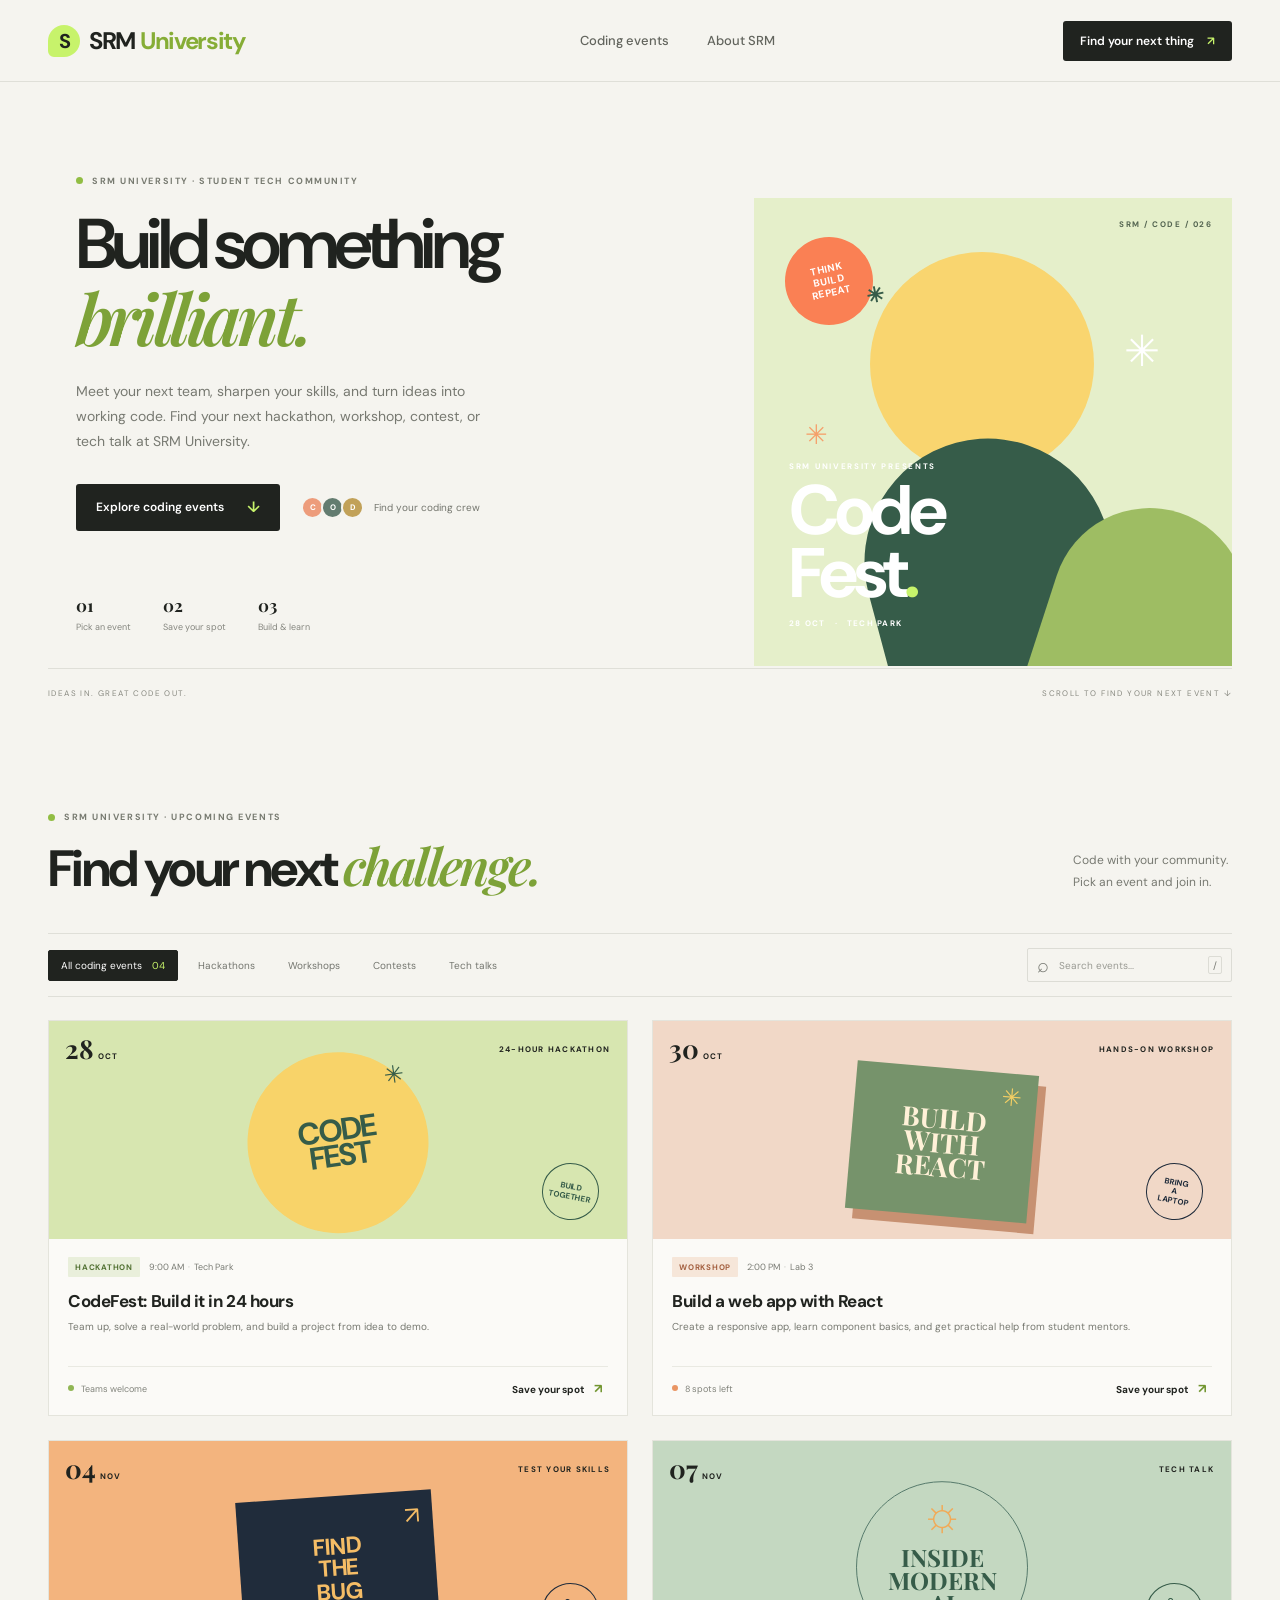
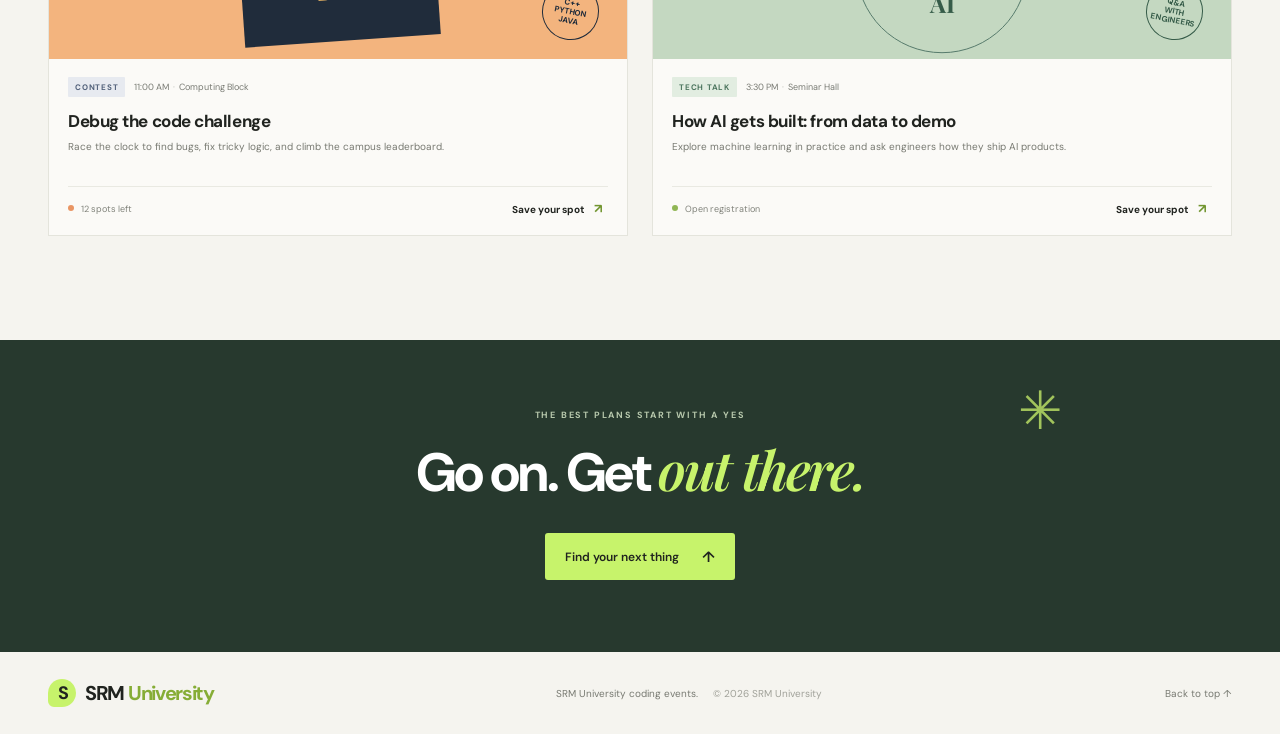
==== index.html @ ac5b55b4 "Add SRM University coding events website Co-authored-by: Copilot <223556219+Copilot@users.noreply.gi" ====
<!doctype html>
<html lang="en">
<head>
  <meta charset="utf-8">
  <meta name="viewport" content="width=device-width, initial-scale=1">
  <meta name="theme-color" content="#f5f4ef">
  <meta name="description" content="Discover coding events at SRM University. Join hackathons, coding workshops, programming contests, and tech talks.">
  <title>SRM University — Coding Events</title>
  <link rel="preconnect" href="https://fonts.googleapis.com">
  <link rel="preconnect" href="https://fonts.gstatic.com" crossorigin>
  <link href="https://fonts.googleapis.com/css2?family=DM+Sans:wght@400;500;600;700&family=Playfair+Display:ital,wght@0,600;0,700;1,600;1,700&display=swap" rel="stylesheet">
  <link rel="stylesheet" href="styles.css">
  <script src="app.js" defer></script>
</head>
<body>
  <header class="site-header">
    <a class="brand" href="#" aria-label="SRM University home">
      <span class="brand-mark" aria-hidden="true">S</span>
      <span>SRM <span class="brand-period">University</span></span>
    </a>
    <nav class="main-nav" aria-label="Main navigation">
      <a href="#events">Coding events</a>
      <a href="#about">About SRM</a>
    </nav>
    <a class="header-cta" href="#events">Find your next thing <span aria-hidden="true">↗</span></a>
  </header>

  <main>
    <section class="hero" id="about">
      <div class="hero-copy">
        <p class="eyebrow"><span class="eyebrow-dot"></span> SRM UNIVERSITY · STUDENT TECH COMMUNITY</p>
        <h1>Build something<br><em>brilliant.</em></h1>
        <p class="hero-description">Meet your next team, sharpen your skills, and turn ideas into working code. Find your next hackathon, workshop, contest, or tech talk at SRM University.</p>
        <div class="hero-actions">
          <a class="button button-dark" href="#events">Explore coding events <span aria-hidden="true">↓</span></a>
          <span class="hero-note"><span class="avatar-stack" aria-hidden="true"><i>C</i><i>O</i><i>D</i></span> Find your coding crew</span>
        </div>
        <div class="hero-proof">
          <div><strong>01</strong><span>Pick an event</span></div>
          <div><strong>02</strong><span>Save your spot</span></div>
          <div><strong>03</strong><span>Build & learn</span></div>
        </div>
      </div>

      <div class="hero-art" aria-label="Featured SRM University coding event, CodeFest hackathon">
        <div class="art-sticker">THINK<br>BUILD<br>REPEAT <span>✳</span></div>
        <div class="art-sun"></div>
        <div class="art-shape art-shape-one"></div>
        <div class="art-shape art-shape-two"></div>
        <div class="art-star star-one">✳</div>
        <div class="art-star star-two">✳</div>
        <div class="art-caption">
          <span class="art-label">SRM UNIVERSITY PRESENTS</span>
          <strong>Code<br>Fest<span>.</span></strong>
          <div><span>28 OCT</span><span>·</span><span>TECH PARK</span></div>
        </div>
        <span class="art-index">SRM / CODE / 026</span>
      </div>
      <div class="hero-bottomline"><span>IDEAS IN. GREAT CODE OUT.</span><span>SCROLL TO FIND YOUR NEXT EVENT ↓</span></div>
    </section>

    <section class="events-section" id="events">
      <div class="section-heading">
        <div>
          <p class="eyebrow"><span class="eyebrow-dot"></span> SRM UNIVERSITY · UPCOMING EVENTS</p>
          <h2>Find your next <em>challenge.</em></h2>
        </div>
        <p class="section-intro">Code with your community.<br>Pick an event and join in.</p>
      </div>

      <div class="event-toolbar">
        <div class="filters" role="group" aria-label="Filter events">
          <button class="filter-button is-active" type="button" data-filter="all" aria-pressed="true">All coding events <span>04</span></button>
          <button class="filter-button" type="button" data-filter="hackathon" aria-pressed="false">Hackathons</button>
          <button class="filter-button" type="button" data-filter="workshop" aria-pressed="false">Workshops</button>
          <button class="filter-button" type="button" data-filter="competition" aria-pressed="false">Contests</button>
          <button class="filter-button" type="button" data-filter="tech-talk" aria-pressed="false">Tech talks</button>
        </div>
        <label class="search-box">
          <span class="search-icon" aria-hidden="true">⌕</span>
          <span class="sr-only">Search events</span>
          <input id="event-search" type="search" placeholder="Search events..." autocomplete="off">
          <kbd>/</kbd>
        </label>
      </div>

      <div class="event-grid" id="event-grid">
        <article class="event-card" data-category="hackathon" data-search="codefest hackathon coding programming team build app">
          <div class="event-visual visual-fest">
            <span class="event-date"><strong>28</strong><span>OCT</span></span>
            <span class="visual-label">24-HOUR HACKATHON</span>
            <span class="visual-graphic graphic-fest" aria-hidden="true"><i>✳</i><b>CODE<br>FEST</b></span>
            <span class="visual-stamp">BUILD<br>TOGETHER</span>
          </div>
          <div class="event-info">
            <div class="event-meta"><span class="category-tag tag-social">HACKATHON</span><span>9:00 AM <i>·</i> Tech Park</span></div>
            <h3>CodeFest: Build it in 24 hours</h3>
            <p>Team up, solve a real-world problem, and build a project from idea to demo.</p>
            <div class="event-card-bottom"><span class="spots"><i></i> Teams welcome</span><button class="register-button" type="button" data-event="CodeFest: Build it in 24 hours" data-event-id="codefest-hackathon">Save your spot <span aria-hidden="true">↗</span></button></div>
          </div>
        </article>

        <article class="event-card" data-category="workshop" data-search="react workshop web development javascript frontend coding">
          <div class="event-visual visual-zine">
            <span class="event-date"><strong>30</strong><span>OCT</span></span>
            <span class="visual-label">HANDS-ON WORKSHOP</span>
            <span class="visual-graphic graphic-zine" aria-hidden="true"><i>✳</i><b>BUILD<br>WITH<br>REACT</b></span>
            <span class="visual-stamp stamp-dark">BRING<br>A<br>LAPTOP</span>
          </div>
          <div class="event-info">
            <div class="event-meta"><span class="category-tag tag-creative">WORKSHOP</span><span>2:00 PM <i>·</i> Lab 3</span></div>
            <h3>Build a web app with React</h3>
            <p>Create a responsive app, learn component basics, and get practical help from student mentors.</p>
            <div class="event-card-bottom"><span class="spots spots-limited"><i></i> 8 spots left</span><button class="register-button" type="button" data-event="Build a web app with React" data-event-id="react-workshop">Save your spot <span aria-hidden="true">↗</span></button></div>
          </div>
        </article>

        <article class="event-card" data-category="competition" data-search="debugging contest coding competition algorithms python c++">
          <div class="event-visual visual-portfolio">
            <span class="event-date"><strong>04</strong><span>NOV</span></span>
            <span class="visual-label">TEST YOUR SKILLS</span>
            <span class="visual-graphic graphic-portfolio" aria-hidden="true"><i>↗</i><b>FIND<br>THE<br>BUG</b></span>
            <span class="visual-stamp stamp-orange">C++<br>PYTHON<br>JAVA</span>
          </div>
          <div class="event-info">
            <div class="event-meta"><span class="category-tag tag-career">CONTEST</span><span>11:00 AM <i>·</i> Computing Block</span></div>
            <h3>Debug the code challenge</h3>
            <p>Race the clock to find bugs, fix tricky logic, and climb the campus leaderboard.</p>
            <div class="event-card-bottom"><span class="spots spots-limited"><i></i> 12 spots left</span><button class="register-button" type="button" data-event="Debug the code challenge" data-event-id="debugging-contest">Save your spot <span aria-hidden="true">↗</span></button></div>
          </div>
        </article>

        <article class="event-card" data-category="tech-talk" data-search="artificial intelligence machine learning tech talk ai software engineering">
          <div class="event-visual visual-yoga">
            <span class="event-date"><strong>07</strong><span>NOV</span></span>
            <span class="visual-label">TECH TALK</span>
            <span class="visual-graphic graphic-yoga" aria-hidden="true"><i>☼</i><b>INSIDE<br>MODERN<br>AI</b></span>
            <span class="visual-stamp stamp-green">Q&A<br>WITH<br>ENGINEERS</span>
          </div>
          <div class="event-info">
            <div class="event-meta"><span class="category-tag tag-wellness">TECH TALK</span><span>3:30 PM <i>·</i> Seminar Hall</span></div>
            <h3>How AI gets built: from data to demo</h3>
            <p>Explore machine learning in practice and ask engineers how they ship AI products.</p>
            <div class="event-card-bottom"><span class="spots"><i></i> Open registration</span><button class="register-button" type="button" data-event="How AI gets built: from data to demo" data-event-id="ai-tech-talk">Save your spot <span aria-hidden="true">↗</span></button></div>
          </div>
        </article>
      </div>
      <p class="no-results" id="no-results" hidden>No events match that search. Try another word or category.</p>
    </section>

    <section class="closing-banner">
      <span class="closing-spark" aria-hidden="true">✳</span>
      <p>THE BEST PLANS START WITH A YES</p>
      <h2>Go on. Get <em>out there.</em></h2>
      <a href="#events" class="button button-light">Find your next thing <span aria-hidden="true">↑</span></a>
    </section>
  </main>

  <footer class="site-footer">
    <a class="brand footer-brand" href="#"><span class="brand-mark" aria-hidden="true">S</span><span>SRM <span class="brand-period">University</span></span></a>
    <p>SRM University coding events. <span>© 2026 SRM University</span></p>
    <a href="#about">Back to top ↑</a>
  </footer>

  <div class="modal-backdrop" id="registration-modal" hidden>
    <section class="registration-modal" role="dialog" aria-modal="true" aria-labelledby="modal-title">
      <button class="modal-close" type="button" aria-label="Close registration form">×</button>
      <p class="eyebrow"><span class="eyebrow-dot"></span> SRM UNIVERSITY · EVENT REGISTRATION</p>
      <h2 id="modal-title">Save your <em>spot.</em></h2>
      <p class="modal-event-name" id="modal-event-name"></p>
      <form id="registration-form">
        <input id="event-id" name="eventId" type="hidden">
        <label for="student-name">Your name</label>
        <input id="student-name" name="name" type="text" placeholder="e.g. Alex Morgan" maxlength="100" required>
        <label for="student-email">College email</label>
        <input id="student-email" name="email" type="email" placeholder="you@srmist.edu.in" maxlength="254" required>
        <label for="student-id">Student ID</label>
        <input id="student-id" name="studentId" type="text" placeholder="Your student ID" maxlength="40" required>
        <button class="button button-dark modal-submit" type="submit">Count me in <span aria-hidden="true">↗</span></button>
        <p class="form-message" id="form-message" role="status" aria-live="polite"></p>
      </form>
      <p class="privacy-note">Just the details we need to save your place.</p>
    </section>
  </div>
  <div class="toast" id="success-toast" role="status" aria-live="polite" hidden><span>✓</span> You're on the list. See you there!</div>
</body>
</html>
---- styles.css ----
:root {
  color-scheme: light;
  --paper: #f5f4ef;
  --ink: #20231f;
  --muted: #777971;
  --line: #dfdfd8;
  --lime: #c7f36b;
  --orange: #fa8054;
  --serif: "Playfair Display", Georgia, serif;
  --sans: "DM Sans", Arial, sans-serif;
}

* { box-sizing: border-box; }
html { scroll-behavior: smooth; }
body { margin: 0; background: var(--paper); color: var(--ink); font-family: var(--sans); -webkit-font-smoothing: antialiased; }
button, input { font: inherit; }
a { color: inherit; text-decoration: none; }
.site-header { height: 82px; max-width: 1320px; margin: 0 auto; padding: 0 48px; display: flex; align-items: center; justify-content: space-between; border-bottom: 1px solid var(--line); }
.brand { display: inline-flex; align-items: center; gap: 9px; font-size: 24px; font-weight: 700; letter-spacing: -1.3px; }
.brand-mark { display: grid; place-items: center; width: 32px; height: 32px; border-radius: 50% 50% 50% 6px; background: var(--lime); color: var(--ink); font-size: 20px; letter-spacing: -2px; }
.brand-period { color: #86ad36; }
.main-nav { display: flex; gap: 38px; margin-left: 48px; color: #62645d; font-size: 13px; font-weight: 500; }
.main-nav a:hover, .site-footer > a:last-child:hover { color: #799e2c; }
.header-cta { background: var(--ink); color: white; border-radius: 3px; padding: 12px 17px; font-size: 12px; font-weight: 600; }
.header-cta span { margin-left: 10px; color: var(--lime); }
.hero { max-width: 1320px; min-height: 634px; margin: 0 auto; padding: 65px 48px 0; position: relative; display: grid; grid-template-columns: 1.04fr .96fr; gap: 40px; align-items: center; }
.hero-copy { padding: 1px 0 57px 28px; }
.eyebrow { display: flex; align-items: center; gap: 9px; margin: 0; color: #777a70; font-size: 9px; font-weight: 700; letter-spacing: 1.55px; }
.eyebrow-dot { width: 7px; height: 7px; border-radius: 50%; background: #91bd43; }
h1, h2, h3, p { margin-top: 0; }
.hero h1 { margin: 21px 0 20px; font-size: clamp(50px, 5.5vw, 77px); line-height: 1.04; letter-spacing: -4.8px; font-weight: 600; }
.hero h1 em, .section-heading h2 em, .closing-banner h2 em, .registration-modal h2 em { font-family: var(--serif); font-weight: 600; }
.hero h1 em { color: #7da238; }
.hero-description { max-width: 435px; color: #777971; font-size: 14px; line-height: 1.8; }
.hero-actions { display: flex; align-items: center; gap: 22px; margin-top: 29px; }
.button { display: inline-flex; min-height: 47px; align-items: center; justify-content: center; gap: 23px; border: 0; border-radius: 3px; padding: 0 20px; font-size: 12px; font-weight: 600; cursor: pointer; transition: transform .2s, background .2s; }
.button:hover, .register-button:hover { transform: translateY(-2px); }
.button-dark { background: var(--ink); color: white; }
.button-dark span { color: var(--lime); font-size: 15px; }
.hero-note { display: flex; align-items: center; gap: 10px; color: #73756d; font-size: 10px; }
.avatar-stack { display: flex; padding-left: 2px; }
.avatar-stack i { display: grid; place-items: center; width: 23px; height: 23px; margin-left: -3px; border: 2px solid var(--paper); border-radius: 50%; background: #ed9c7b; color: #fff; font-size: 8px; font-style: normal; font-weight: 700; }
.avatar-stack i:nth-child(2) { background: #637c70; }
.avatar-stack i:nth-child(3) { background: #c1a158; }
.hero-proof { display: flex; gap: 32px; margin-top: 63px; }
.hero-proof div { display: flex; flex-direction: column; gap: 5px; }
.hero-proof strong { font-family: var(--serif); font-size: 17px; }
.hero-proof span { color: #85867f; font-size: 9px; }
.hero-art { position: relative; height: 468px; max-width: 478px; width: 100%; justify-self: end; overflow: hidden; background: #e5efca; }
.art-sun { position: absolute; top: 54px; left: 116px; width: 224px; height: 224px; border-radius: 50%; background: #f9d56f; }
.art-shape { position: absolute; border-radius: 150px 150px 0 0; }
.art-shape-one { width: 247px; height: 282px; left: 115px; bottom: -54px; z-index: 1; background: #365c49; transform: rotate(-15deg); }
.art-shape-two { width: 195px; height: 240px; right: -8px; bottom: -81px; z-index: 2; background: #9ebd63; transform: rotate(18deg); }
.art-sticker { position: absolute; z-index: 4; top: 39px; left: 31px; display: flex; align-items: center; justify-content: center; flex-direction: column; width: 88px; height: 88px; border-radius: 50%; background: var(--orange); color: white; font-size: 10px; line-height: 1.2; text-align: center; font-weight: 700; letter-spacing: .5px; transform: rotate(-12deg); }
.art-sticker span { position: absolute; right: -8px; bottom: 7px; color: #365c49; font-size: 21px; }
.art-caption { position: absolute; z-index: 3; left: 35px; bottom: 38px; color: #fff; }
.art-label { font-size: 8px; letter-spacing: 1.7px; font-weight: 700; }
.art-caption strong { display: block; margin: 5px 0 13px; font-size: 70px; line-height: .9; letter-spacing: -4px; }
.art-caption strong span { color: var(--lime); }
.art-caption div { display: flex; gap: 9px; font-size: 8px; font-weight: 700; letter-spacing: 1.25px; }
.art-index { position: absolute; top: 21px; right: 20px; color: #536450; font-size: 8px; font-weight: 700; letter-spacing: 1.5px; }
.art-star { position: absolute; z-index: 2; color: white; }
.star-one { top: 125px; right: 72px; font-size: 43px; }
.star-two { top: 219px; left: 51px; color: #f5a06b; font-size: 27px; }
.hero-bottomline { position: absolute; bottom: 0; left: 48px; right: 48px; height: 48px; display: flex; align-items: center; justify-content: space-between; border-top: 1px solid var(--line); color: #888980; font-size: 8px; letter-spacing: 1.4px; }
.events-section { max-width: 1320px; margin: 0 auto; padding: 95px 48px 104px; }
.section-heading { display: flex; align-items: end; justify-content: space-between; margin-bottom: 36px; }
.section-heading h2 { margin: 14px 0 0; font-size: clamp(36px, 4vw, 51px); letter-spacing: -2.6px; line-height: 1.1; }
.section-heading h2 em { color: #7da238; }
.section-intro { margin: 0 4px 4px 0; color: #777971; font-size: 12px; line-height: 1.8; }
.event-toolbar { display: flex; align-items: center; justify-content: space-between; gap: 18px; padding: 14px 0; border-top: 1px solid var(--line); border-bottom: 1px solid var(--line); }
.filters { display: flex; gap: 7px; }
.filter-button { padding: 8px 12px; border: 1px solid transparent; border-radius: 2px; background: transparent; color: #74766f; font-size: 10px; cursor: pointer; }
.filter-button:hover { border-color: #d5d6ce; }
.filter-button.is-active { border-color: var(--ink); background: var(--ink); color: white; }
.filter-button span { margin-left: 7px; color: var(--lime); }
.search-box { display: flex; width: 205px; height: 34px; align-items: center; gap: 8px; padding: 0 9px; border: 1px solid #dcdcd5; border-radius: 2px; color: #797b74; }
.search-icon { font-size: 20px; line-height: 1; }
.search-box input { width: 100%; border: 0; outline: 0; background: transparent; color: var(--ink); font-size: 10px; }
.search-box input::placeholder { color: #999a93; }
.search-box kbd { display: grid; place-items: center; width: 17px; height: 18px; border: 1px solid #dcdcd5; border-radius: 2px; font-family: var(--sans); font-size: 10px; }
.event-grid { display: grid; grid-template-columns: repeat(2, minmax(0, 1fr)); gap: 24px; padding-top: 23px; }
.event-card { min-width: 0; overflow: hidden; border: 1px solid #e4e4dc; background: #fbfaf7; transition: transform .2s, box-shadow .2s; }
.event-card:hover { transform: translateY(-3px); box-shadow: 0 14px 32px #23261b0c; }
.event-card[hidden] { display: none; }
.event-visual { position: relative; height: 218px; overflow: hidden; }
.visual-fest { background: #d7e6b0; }
.visual-zine { background: #f1d8c7; }
.visual-portfolio { background: #f3b47e; }
.visual-yoga { background: #c4d8c1; }
.event-date { position: absolute; z-index: 2; top: 15px; left: 16px; display: flex; align-items: baseline; gap: 4px; color: var(--ink); }
.event-date strong { font-family: var(--serif); font-size: 26px; line-height: 1; }
.event-date span { font-size: 8px; font-weight: 700; letter-spacing: 1px; }
.visual-label { position: absolute; z-index: 2; top: 23px; right: 17px; font-size: 8px; font-weight: 700; letter-spacing: 1.25px; }
.visual-graphic { position: absolute; display: flex; align-items: center; justify-content: center; text-align: center; }
.graphic-fest { left: 50%; top: 50%; width: 181px; height: 181px; border-radius: 50%; background: #f8d369; color: #365c49; transform: translate(-50%, -43%) rotate(-8deg); }
.graphic-fest i { position: absolute; right: 16px; top: 15px; font-size: 24px; font-style: normal; }
.graphic-fest b { font-size: 31px; line-height: .83; letter-spacing: -2px; }
.graphic-zine { left: 50%; top: 50%; width: 182px; height: 148px; background: #76936b; color: #fff1d8; transform: translate(-50%, -42%) rotate(5deg); box-shadow: 8px 10px 0 #c79172; }
.graphic-zine i { position: absolute; right: 15px; top: 8px; color: #f2ce64; font-size: 24px; font-style: normal; }
.graphic-zine b { font-family: var(--serif); font-size: 27px; line-height: .9; }
.graphic-portfolio { left: 50%; top: 52%; width: 196px; height: 145px; background: #202c3b; color: #f5bd66; transform: translate(-50%, -40%) rotate(-4deg); }
.graphic-portfolio i { position: absolute; top: 9px; right: 13px; font-size: 24px; font-style: normal; }
.graphic-portfolio b { font-size: 23px; line-height: .98; letter-spacing: -1.2px; }
.graphic-yoga { left: 50%; top: 50%; width: 172px; height: 172px; border: 1px solid #577b6c; border-radius: 50%; color: #365c49; transform: translate(-50%, -40%); }
.graphic-yoga i { position: absolute; top: 1px; color: #f1aa58; font-size: 47px; font-style: normal; }
.graphic-yoga b { padding-top: 27px; font-family: var(--serif); font-size: 24px; line-height: .95; }
.visual-stamp { position: absolute; z-index: 3; right: 28px; bottom: 19px; display: grid; place-content: center; width: 57px; height: 57px; border: 1px solid #365c49; border-radius: 50%; color: #365c49; font-size: 8px; line-height: 1.15; text-align: center; font-weight: 700; transform: rotate(11deg); }
.stamp-dark { border-color: #202c3b; color: #202c3b; }
.stamp-orange { border-color: #202c3b; color: #202c3b; }
.stamp-green { border-color: #365c49; color: #365c49; }
.event-info { padding: 18px 19px 17px; }
.event-meta { display: flex; align-items: center; gap: 9px; color: #797b74; font-size: 9px; }
.event-meta > span:last-child i { padding: 0 2px; color: #b2b3ac; font-style: normal; }
.category-tag { padding: 5px 7px; border-radius: 1px; font-size: 8px; font-weight: 700; letter-spacing: .75px; }
.tag-social { background: #e9efdb; color: #527133; }
.tag-creative { background: #f6e6d9; color: #a46040; }
.tag-career { background: #e7eaf0; color: #52617a; }
.tag-wellness { background: #e2ede1; color: #4c755e; }
.event-info h3 { margin: 13px 0 6px; font-size: 17px; letter-spacing: -.45px; }
.event-info > p { min-height: 34px; margin-bottom: 14px; color: #777971; font-size: 10px; line-height: 1.7; }
.event-card-bottom { display: flex; align-items: center; justify-content: space-between; gap: 8px; padding-top: 12px; border-top: 1px solid #e9e9e2; }
.spots { color: #81837b; font-size: 9px; white-space: nowrap; }
.spots i { display: inline-block; width: 6px; height: 6px; margin: 0 5px 1px 0; border-radius: 50%; background: #90b654; }
.spots-limited i { background: #e99563; }
.register-button { border: 0; background: transparent; color: var(--ink); font-size: 10px; font-weight: 700; cursor: pointer; transition: transform .2s; }
.register-button span { margin-left: 8px; color: #71952f; font-size: 13px; }
.no-results { padding: 38px 0; color: var(--muted); text-align: center; font-size: 13px; }
.closing-banner { position: relative; overflow: hidden; padding: 69px 24px 72px; background: #27392e; color: white; text-align: center; }
.closing-banner > p { margin-bottom: 12px; color: #b8c9ad; font-size: 9px; font-weight: 700; letter-spacing: 1.8px; }
.closing-banner h2 { margin: 0 0 25px; font-size: clamp(36px, 4.3vw, 54px); letter-spacing: -2.4px; }
.closing-banner h2 em { color: var(--lime); }
.button-light { background: var(--lime); color: var(--ink); }
.button-light span { font-size: 15px; }
.closing-spark { position: absolute; top: 36px; right: 17%; color: #a2c45c; font-size: 53px; }
.site-footer { max-width: 1320px; min-height: 82px; margin: 0 auto; padding: 0 48px; display: flex; align-items: center; justify-content: space-between; }
.footer-brand { font-size: 20px; }
.footer-brand .brand-mark { width: 28px; height: 28px; font-size: 18px; }
.site-footer p, .site-footer > a:last-child { margin: 0; color: #777971; font-size: 10px; }
.site-footer p span { margin-left: 12px; color: #a0a199; }
.modal-backdrop { position: fixed; z-index: 10; inset: 0; display: grid; place-items: center; overflow-y: auto; padding: 20px; background: #151912a8; }
.modal-backdrop[hidden], .toast[hidden] { display: none; }
.registration-modal { position: relative; width: min(100%, 440px); padding: 36px 40px 27px; background: var(--paper); box-shadow: 0 20px 80px #0003; }
.modal-close { position: absolute; top: 13px; right: 17px; border: 0; background: transparent; color: #5f615a; font-size: 26px; cursor: pointer; }
.registration-modal h2 { margin: 12px 0 6px; font-size: 38px; letter-spacing: -1.8px; }
.registration-modal h2 em { color: #7da238; }
.modal-event-name { margin-bottom: 22px; color: #777971; font-size: 12px; }
.registration-modal form { display: flex; flex-direction: column; }
.registration-modal label { margin: 12px 0 6px; font-size: 10px; font-weight: 700; }
.registration-modal input:not([type="hidden"]) { height: 42px; padding: 0 11px; border: 1px solid #d9dad2; border-radius: 2px; outline-color: #8eae4a; background: #fffefa; font-size: 12px; }
.modal-submit { width: 100%; margin-top: 22px; }
.form-message { min-height: 16px; margin: 9px 0 0; color: #a74f36; font-size: 11px; }
.privacy-note { margin: 0; color: #888980; font-size: 9px; text-align: center; }
.toast { position: fixed; z-index: 12; right: 24px; bottom: 24px; padding: 14px 18px; background: #27392e; color: white; box-shadow: 0 8px 28px #0002; font-size: 12px; }
.toast span { margin-right: 8px; color: var(--lime); }
.sr-only { position: absolute; width: 1px; height: 1px; overflow: hidden; clip: rect(0, 0, 0, 0); white-space: nowrap; clip-path: inset(50%); }

@media (max-width: 850px) {
  .site-header { padding: 0 28px; }
  .hero { min-height: 610px; padding: 55px 28px 0; gap: 18px; }
  .hero-copy { padding-left: 0; }
  .hero h1 { font-size: clamp(48px, 7vw, 66px); letter-spacing: -3px; }
  .hero-art { height: 410px; }
  .art-sun { left: 24%; width: 190px; height: 190px; }
  .art-shape-one { left: 23%; }
  .events-section { padding: 75px 28px 82px; }
  .hero-bottomline { left: 28px; right: 28px; }
  .event-grid { gap: 16px; }
  .event-info { padding-right: 14px; padding-left: 14px; }
  .event-info h3 { font-size: 15px; }
  .site-footer { padding: 0 28px; }
}
@media (max-width: 620px) {
  .site-header { height: 68px; padding: 0 19px; }
  .brand { font-size: 21px; }
  .brand-mark { width: 29px; height: 29px; }
  .main-nav { display: none; }
  .header-cta { padding: 11px 12px; font-size: 10px; }
  .hero { display: flex; flex-direction: column; align-items: stretch; gap: 13px; padding: 48px 20px 0; }
  .hero-copy { padding: 0; }
  .hero h1 { margin-top: 17px; font-size: clamp(49px, 12vw, 68px); letter-spacing: -3px; }
  .hero-description { max-width: 450px; font-size: 13px; }
  .hero-actions { flex-wrap: wrap; gap: 15px; }
  .hero-proof { gap: 26px; margin-top: 35px; margin-bottom: 10px; }
  .hero-art { height: 350px; max-width: none; }
  .art-sun { top: 42px; left: 26%; width: 185px; height: 185px; }
  .art-shape-one { left: 29%; width: 215px; }
  .art-caption { left: 26px; bottom: 28px; }
  .art-caption strong { font-size: 61px; }
  .hero-bottomline { position: static; margin-top: 22px; height: 43px; font-size: 7px; }
  .events-section { padding: 67px 20px 68px; }
  .section-heading { display: block; margin-bottom: 25px; }
  .section-heading h2 { font-size: 39px; }
  .section-intro { margin-top: 13px; }
  .event-toolbar { align-items: stretch; flex-direction: column-reverse; gap: 12px; }
  .search-box { width: 100%; }
  .filters { overflow-x: auto; padding-bottom: 3px; }
  .filter-button { flex: 0 0 auto; padding: 8px 10px; }
  .event-grid { grid-template-columns: 1fr; gap: 16px; padding-top: 17px; }
  .event-visual { height: 207px; }
  .event-info { padding: 17px; }
  .event-info h3 { font-size: 17px; }
  .closing-banner { padding: 62px 20px; }
  .closing-spark { top: 25px; right: 8%; font-size: 38px; }
  .site-footer { min-height: 90px; padding: 15px 20px; flex-wrap: wrap; gap: 12px; }
  .site-footer p { order: 3; width: 100%; }
  .registration-modal { padding: 32px 24px 23px; }
}
@media (prefers-reduced-motion: reduce) {
  html { scroll-behavior: auto; }
  *, *::before, *::after { transition-duration: .01ms !important; animation-duration: .01ms !important; }
}
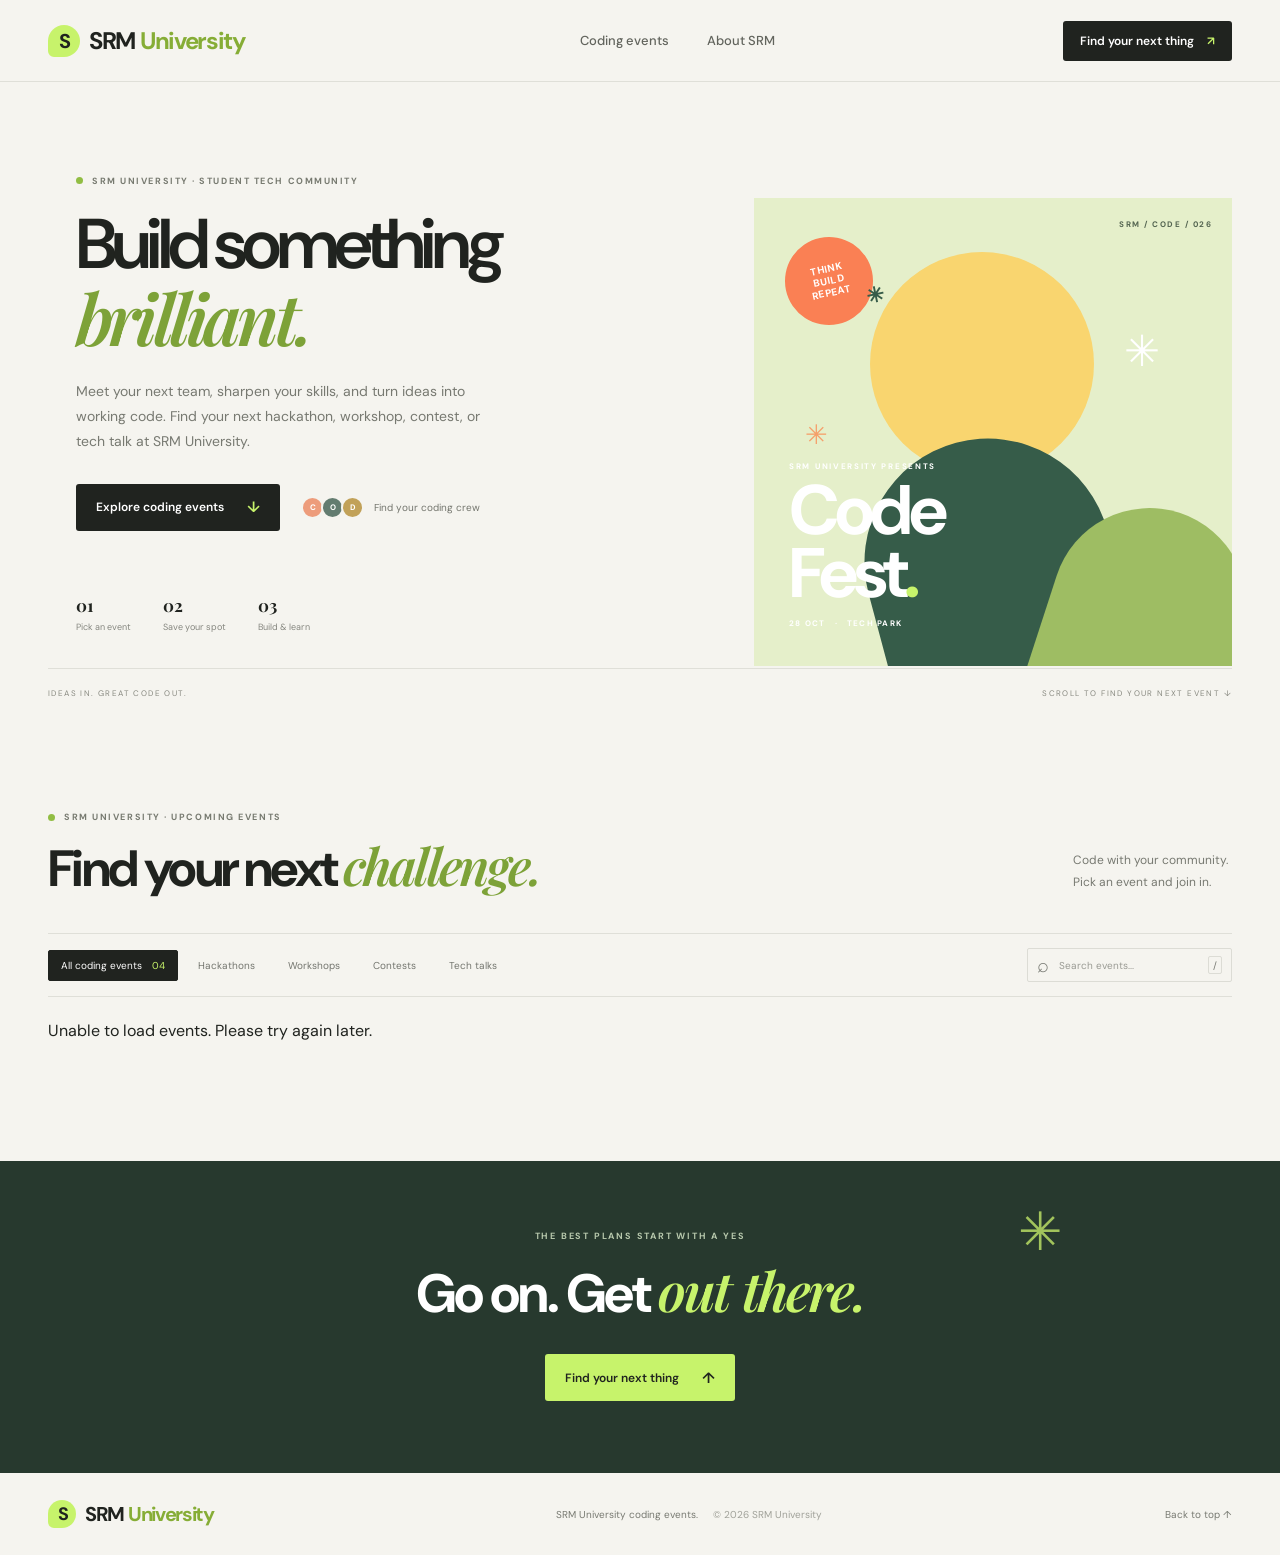
==== commit a9119dd2: "Load events from Supabase and add backend models Co-authored-by: Copilot <223556219+Copilot@users.no" ====
--- a/index.html
+++ b/index.html
@@ -1,17 +1,22 @@
 <!doctype html>
 <html lang="en">
+
 <head>
   <meta charset="utf-8">
   <meta name="viewport" content="width=device-width, initial-scale=1">
   <meta name="theme-color" content="#f5f4ef">
-  <meta name="description" content="Discover coding events at SRM University. Join hackathons, coding workshops, programming contests, and tech talks.">
+  <meta name="description"
+    content="Discover coding events at SRM University. Join hackathons, coding workshops, programming contests, and tech talks.">
   <title>SRM University — Coding Events</title>
   <link rel="preconnect" href="https://fonts.googleapis.com">
   <link rel="preconnect" href="https://fonts.gstatic.com" crossorigin>
-  <link href="https://fonts.googleapis.com/css2?family=DM+Sans:wght@400;500;600;700&family=Playfair+Display:ital,wght@0,600;0,700;1,600;1,700&display=swap" rel="stylesheet">
+  <link
+    href="https://fonts.googleapis.com/css2?family=DM+Sans:wght@400;500;600;700&family=Playfair+Display:ital,wght@0,600;0,700;1,600;1,700&display=swap"
+    rel="stylesheet">
   <link rel="stylesheet" href="styles.css">
   <script src="app.js" defer></script>
 </head>
+
 <body>
   <header class="site-header">
     <a class="brand" href="#" aria-label="SRM University home">
@@ -30,10 +35,12 @@
       <div class="hero-copy">
         <p class="eyebrow"><span class="eyebrow-dot"></span> SRM UNIVERSITY · STUDENT TECH COMMUNITY</p>
         <h1>Build something<br><em>brilliant.</em></h1>
-        <p class="hero-description">Meet your next team, sharpen your skills, and turn ideas into working code. Find your next hackathon, workshop, contest, or tech talk at SRM University.</p>
+        <p class="hero-description">Meet your next team, sharpen your skills, and turn ideas into working code. Find
+          your next hackathon, workshop, contest, or tech talk at SRM University.</p>
         <div class="hero-actions">
           <a class="button button-dark" href="#events">Explore coding events <span aria-hidden="true">↓</span></a>
-          <span class="hero-note"><span class="avatar-stack" aria-hidden="true"><i>C</i><i>O</i><i>D</i></span> Find your coding crew</span>
+          <span class="hero-note"><span class="avatar-stack" aria-hidden="true"><i>C</i><i>O</i><i>D</i></span> Find
+            your coding crew</span>
         </div>
         <div class="hero-proof">
           <div><strong>01</strong><span>Pick an event</span></div>
@@ -56,7 +63,8 @@
         </div>
         <span class="art-index">SRM / CODE / 026</span>
       </div>
-      <div class="hero-bottomline"><span>IDEAS IN. GREAT CODE OUT.</span><span>SCROLL TO FIND YOUR NEXT EVENT ↓</span></div>
+      <div class="hero-bottomline"><span>IDEAS IN. GREAT CODE OUT.</span><span>SCROLL TO FIND YOUR NEXT EVENT ↓</span>
+      </div>
     </section>
 
     <section class="events-section" id="events">
@@ -70,7 +78,8 @@
 
       <div class="event-toolbar">
         <div class="filters" role="group" aria-label="Filter events">
-          <button class="filter-button is-active" type="button" data-filter="all" aria-pressed="true">All coding events <span>04</span></button>
+          <button class="filter-button is-active" type="button" data-filter="all" aria-pressed="true">All coding events
+            <span>04</span></button>
           <button class="filter-button" type="button" data-filter="hackathon" aria-pressed="false">Hackathons</button>
           <button class="filter-button" type="button" data-filter="workshop" aria-pressed="false">Workshops</button>
           <button class="filter-button" type="button" data-filter="competition" aria-pressed="false">Contests</button>
@@ -84,68 +93,14 @@
         </label>
       </div>
 
+
       <div class="event-grid" id="event-grid">
-        <article class="event-card" data-category="hackathon" data-search="codefest hackathon coding programming team build app">
-          <div class="event-visual visual-fest">
-            <span class="event-date"><strong>28</strong><span>OCT</span></span>
-            <span class="visual-label">24-HOUR HACKATHON</span>
-            <span class="visual-graphic graphic-fest" aria-hidden="true"><i>✳</i><b>CODE<br>FEST</b></span>
-            <span class="visual-stamp">BUILD<br>TOGETHER</span>
-          </div>
-          <div class="event-info">
-            <div class="event-meta"><span class="category-tag tag-social">HACKATHON</span><span>9:00 AM <i>·</i> Tech Park</span></div>
-            <h3>CodeFest: Build it in 24 hours</h3>
-            <p>Team up, solve a real-world problem, and build a project from idea to demo.</p>
-            <div class="event-card-bottom"><span class="spots"><i></i> Teams welcome</span><button class="register-button" type="button" data-event="CodeFest: Build it in 24 hours" data-event-id="codefest-hackathon">Save your spot <span aria-hidden="true">↗</span></button></div>
-          </div>
-        </article>
+        <!-- Events will be loaded from Supabase -->
+      </div>
 
-        <article class="event-card" data-category="workshop" data-search="react workshop web development javascript frontend coding">
-          <div class="event-visual visual-zine">
-            <span class="event-date"><strong>30</strong><span>OCT</span></span>
-            <span class="visual-label">HANDS-ON WORKSHOP</span>
-            <span class="visual-graphic graphic-zine" aria-hidden="true"><i>✳</i><b>BUILD<br>WITH<br>REACT</b></span>
-            <span class="visual-stamp stamp-dark">BRING<br>A<br>LAPTOP</span>
-          </div>
-          <div class="event-info">
-            <div class="event-meta"><span class="category-tag tag-creative">WORKSHOP</span><span>2:00 PM <i>·</i> Lab 3</span></div>
-            <h3>Build a web app with React</h3>
-            <p>Create a responsive app, learn component basics, and get practical help from student mentors.</p>
-            <div class="event-card-bottom"><span class="spots spots-limited"><i></i> 8 spots left</span><button class="register-button" type="button" data-event="Build a web app with React" data-event-id="react-workshop">Save your spot <span aria-hidden="true">↗</span></button></div>
-          </div>
-        </article>
-
-        <article class="event-card" data-category="competition" data-search="debugging contest coding competition algorithms python c++">
-          <div class="event-visual visual-portfolio">
-            <span class="event-date"><strong>04</strong><span>NOV</span></span>
-            <span class="visual-label">TEST YOUR SKILLS</span>
-            <span class="visual-graphic graphic-portfolio" aria-hidden="true"><i>↗</i><b>FIND<br>THE<br>BUG</b></span>
-            <span class="visual-stamp stamp-orange">C++<br>PYTHON<br>JAVA</span>
-          </div>
-          <div class="event-info">
-            <div class="event-meta"><span class="category-tag tag-career">CONTEST</span><span>11:00 AM <i>·</i> Computing Block</span></div>
-            <h3>Debug the code challenge</h3>
-            <p>Race the clock to find bugs, fix tricky logic, and climb the campus leaderboard.</p>
-            <div class="event-card-bottom"><span class="spots spots-limited"><i></i> 12 spots left</span><button class="register-button" type="button" data-event="Debug the code challenge" data-event-id="debugging-contest">Save your spot <span aria-hidden="true">↗</span></button></div>
-          </div>
-        </article>
-
-        <article class="event-card" data-category="tech-talk" data-search="artificial intelligence machine learning tech talk ai software engineering">
-          <div class="event-visual visual-yoga">
-            <span class="event-date"><strong>07</strong><span>NOV</span></span>
-            <span class="visual-label">TECH TALK</span>
-            <span class="visual-graphic graphic-yoga" aria-hidden="true"><i>☼</i><b>INSIDE<br>MODERN<br>AI</b></span>
-            <span class="visual-stamp stamp-green">Q&A<br>WITH<br>ENGINEERS</span>
-          </div>
-          <div class="event-info">
-            <div class="event-meta"><span class="category-tag tag-wellness">TECH TALK</span><span>3:30 PM <i>·</i> Seminar Hall</span></div>
-            <h3>How AI gets built: from data to demo</h3>
-            <p>Explore machine learning in practice and ask engineers how they ship AI products.</p>
-            <div class="event-card-bottom"><span class="spots"><i></i> Open registration</span><button class="register-button" type="button" data-event="How AI gets built: from data to demo" data-event-id="ai-tech-talk">Save your spot <span aria-hidden="true">↗</span></button></div>
-          </div>
-        </article>
-      </div>
-      <p class="no-results" id="no-results" hidden>No events match that search. Try another word or category.</p>
+      <p class="no-results" id="no-results" hidden>
+        No events match that search. Try another word or category.
+      </p>
     </section>
 
     <section class="closing-banner">
@@ -157,7 +112,8 @@
   </main>
 
   <footer class="site-footer">
-    <a class="brand footer-brand" href="#"><span class="brand-mark" aria-hidden="true">S</span><span>SRM <span class="brand-period">University</span></span></a>
+    <a class="brand footer-brand" href="#"><span class="brand-mark" aria-hidden="true">S</span><span>SRM <span
+          class="brand-period">University</span></span></a>
     <p>SRM University coding events. <span>© 2026 SRM University</span></p>
     <a href="#about">Back to top ↑</a>
   </footer>
@@ -176,12 +132,16 @@
         <input id="student-email" name="email" type="email" placeholder="you@srmist.edu.in" maxlength="254" required>
         <label for="student-id">Student ID</label>
         <input id="student-id" name="studentId" type="text" placeholder="Your student ID" maxlength="40" required>
-        <button class="button button-dark modal-submit" type="submit">Count me in <span aria-hidden="true">↗</span></button>
+        <button class="button button-dark modal-submit" type="submit">Count me in <span
+            aria-hidden="true">↗</span></button>
         <p class="form-message" id="form-message" role="status" aria-live="polite"></p>
       </form>
       <p class="privacy-note">Just the details we need to save your place.</p>
     </section>
   </div>
-  <div class="toast" id="success-toast" role="status" aria-live="polite" hidden><span>✓</span> You're on the list. See you there!</div>
+  <div class="toast" id="success-toast" role="status" aria-live="polite" hidden><span>✓</span> You're on the list. See
+    you there!</div>
+  <script src="app.js"></script>
 </body>
-</html>
+
+</html>
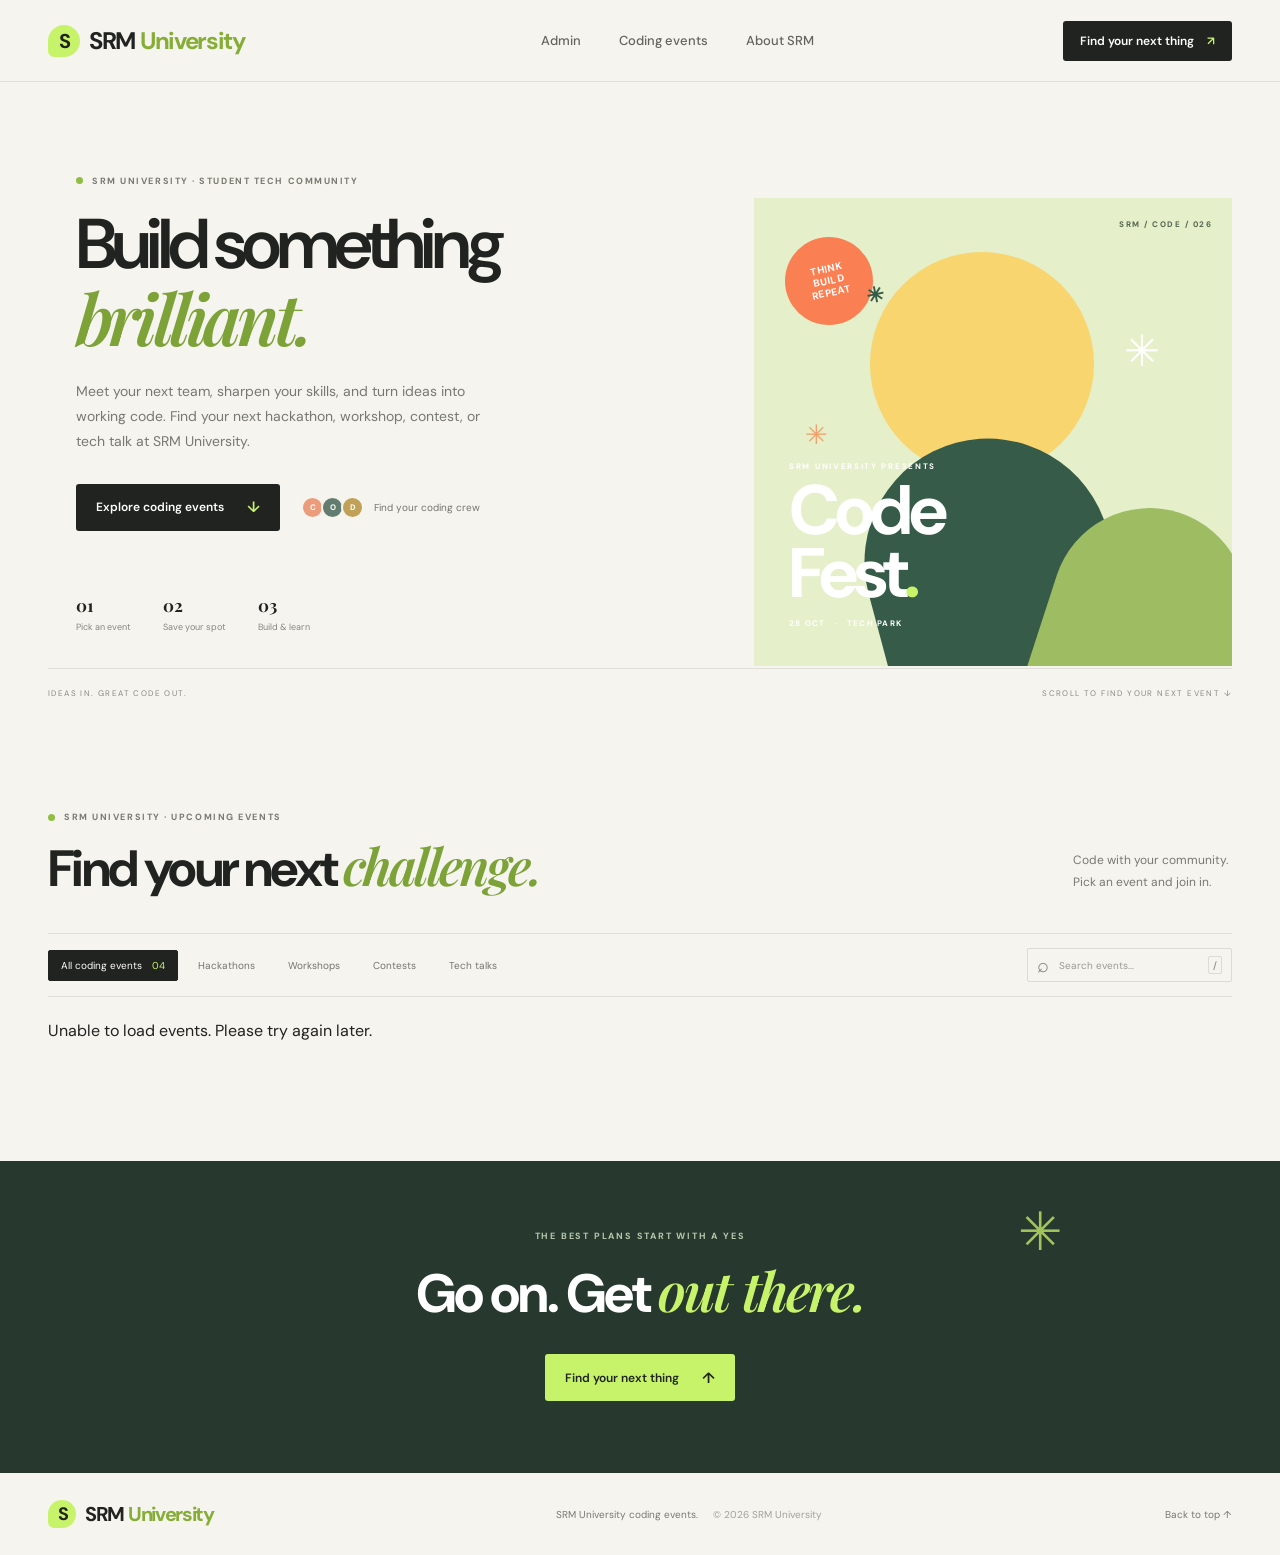
==== commit 34d7c8a6: "Refresh homepage styling and add admin link Co-authored-by: Copilot <223556219+Copilot@users.noreply" ====
--- a/index.html
+++ b/index.html
@@ -23,7 +23,7 @@
       <span class="brand-mark" aria-hidden="true">S</span>
       <span>SRM <span class="brand-period">University</span></span>
     </a>
-    <nav class="main-nav" aria-label="Main navigation">
+    <nav class="main-nav" aria-label="Main navigation"><a href="admin/index.html">Admin</a>
       <a href="#events">Coding events</a>
       <a href="#about">About SRM</a>
     </nav>
@@ -132,6 +132,8 @@
         <input id="student-email" name="email" type="email" placeholder="you@srmist.edu.in" maxlength="254" required>
         <label for="student-id">Student ID</label>
         <input id="student-id" name="studentId" type="text" placeholder="Your student ID" maxlength="40" required>
+        <label for="department">Department</label>
+        <input id="department" name="department" type="text" placeholder="e.g. CSE, AIML, ECE">
         <button class="button button-dark modal-submit" type="submit">Count me in <span
             aria-hidden="true">↗</span></button>
         <p class="form-message" id="form-message" role="status" aria-live="polite"></p>
@@ -141,7 +143,7 @@
   </div>
   <div class="toast" id="success-toast" role="status" aria-live="polite" hidden><span>✓</span> You're on the list. See
     you there!</div>
-  <script src="app.js"></script>
+
 </body>
 
 </html>
--- a/styles.css
+++ b/styles.css
@@ -10,203 +10,1307 @@
   --sans: "DM Sans", Arial, sans-serif;
 }
 
-* { box-sizing: border-box; }
-html { scroll-behavior: smooth; }
-body { margin: 0; background: var(--paper); color: var(--ink); font-family: var(--sans); -webkit-font-smoothing: antialiased; }
-button, input { font: inherit; }
-a { color: inherit; text-decoration: none; }
-.site-header { height: 82px; max-width: 1320px; margin: 0 auto; padding: 0 48px; display: flex; align-items: center; justify-content: space-between; border-bottom: 1px solid var(--line); }
-.brand { display: inline-flex; align-items: center; gap: 9px; font-size: 24px; font-weight: 700; letter-spacing: -1.3px; }
-.brand-mark { display: grid; place-items: center; width: 32px; height: 32px; border-radius: 50% 50% 50% 6px; background: var(--lime); color: var(--ink); font-size: 20px; letter-spacing: -2px; }
-.brand-period { color: #86ad36; }
-.main-nav { display: flex; gap: 38px; margin-left: 48px; color: #62645d; font-size: 13px; font-weight: 500; }
-.main-nav a:hover, .site-footer > a:last-child:hover { color: #799e2c; }
-.header-cta { background: var(--ink); color: white; border-radius: 3px; padding: 12px 17px; font-size: 12px; font-weight: 600; }
-.header-cta span { margin-left: 10px; color: var(--lime); }
-.hero { max-width: 1320px; min-height: 634px; margin: 0 auto; padding: 65px 48px 0; position: relative; display: grid; grid-template-columns: 1.04fr .96fr; gap: 40px; align-items: center; }
-.hero-copy { padding: 1px 0 57px 28px; }
-.eyebrow { display: flex; align-items: center; gap: 9px; margin: 0; color: #777a70; font-size: 9px; font-weight: 700; letter-spacing: 1.55px; }
-.eyebrow-dot { width: 7px; height: 7px; border-radius: 50%; background: #91bd43; }
-h1, h2, h3, p { margin-top: 0; }
-.hero h1 { margin: 21px 0 20px; font-size: clamp(50px, 5.5vw, 77px); line-height: 1.04; letter-spacing: -4.8px; font-weight: 600; }
-.hero h1 em, .section-heading h2 em, .closing-banner h2 em, .registration-modal h2 em { font-family: var(--serif); font-weight: 600; }
-.hero h1 em { color: #7da238; }
-.hero-description { max-width: 435px; color: #777971; font-size: 14px; line-height: 1.8; }
-.hero-actions { display: flex; align-items: center; gap: 22px; margin-top: 29px; }
-.button { display: inline-flex; min-height: 47px; align-items: center; justify-content: center; gap: 23px; border: 0; border-radius: 3px; padding: 0 20px; font-size: 12px; font-weight: 600; cursor: pointer; transition: transform .2s, background .2s; }
-.button:hover, .register-button:hover { transform: translateY(-2px); }
-.button-dark { background: var(--ink); color: white; }
-.button-dark span { color: var(--lime); font-size: 15px; }
-.hero-note { display: flex; align-items: center; gap: 10px; color: #73756d; font-size: 10px; }
-.avatar-stack { display: flex; padding-left: 2px; }
-.avatar-stack i { display: grid; place-items: center; width: 23px; height: 23px; margin-left: -3px; border: 2px solid var(--paper); border-radius: 50%; background: #ed9c7b; color: #fff; font-size: 8px; font-style: normal; font-weight: 700; }
-.avatar-stack i:nth-child(2) { background: #637c70; }
-.avatar-stack i:nth-child(3) { background: #c1a158; }
-.hero-proof { display: flex; gap: 32px; margin-top: 63px; }
-.hero-proof div { display: flex; flex-direction: column; gap: 5px; }
-.hero-proof strong { font-family: var(--serif); font-size: 17px; }
-.hero-proof span { color: #85867f; font-size: 9px; }
-.hero-art { position: relative; height: 468px; max-width: 478px; width: 100%; justify-self: end; overflow: hidden; background: #e5efca; }
-.art-sun { position: absolute; top: 54px; left: 116px; width: 224px; height: 224px; border-radius: 50%; background: #f9d56f; }
-.art-shape { position: absolute; border-radius: 150px 150px 0 0; }
-.art-shape-one { width: 247px; height: 282px; left: 115px; bottom: -54px; z-index: 1; background: #365c49; transform: rotate(-15deg); }
-.art-shape-two { width: 195px; height: 240px; right: -8px; bottom: -81px; z-index: 2; background: #9ebd63; transform: rotate(18deg); }
-.art-sticker { position: absolute; z-index: 4; top: 39px; left: 31px; display: flex; align-items: center; justify-content: center; flex-direction: column; width: 88px; height: 88px; border-radius: 50%; background: var(--orange); color: white; font-size: 10px; line-height: 1.2; text-align: center; font-weight: 700; letter-spacing: .5px; transform: rotate(-12deg); }
-.art-sticker span { position: absolute; right: -8px; bottom: 7px; color: #365c49; font-size: 21px; }
-.art-caption { position: absolute; z-index: 3; left: 35px; bottom: 38px; color: #fff; }
-.art-label { font-size: 8px; letter-spacing: 1.7px; font-weight: 700; }
-.art-caption strong { display: block; margin: 5px 0 13px; font-size: 70px; line-height: .9; letter-spacing: -4px; }
-.art-caption strong span { color: var(--lime); }
-.art-caption div { display: flex; gap: 9px; font-size: 8px; font-weight: 700; letter-spacing: 1.25px; }
-.art-index { position: absolute; top: 21px; right: 20px; color: #536450; font-size: 8px; font-weight: 700; letter-spacing: 1.5px; }
-.art-star { position: absolute; z-index: 2; color: white; }
-.star-one { top: 125px; right: 72px; font-size: 43px; }
-.star-two { top: 219px; left: 51px; color: #f5a06b; font-size: 27px; }
-.hero-bottomline { position: absolute; bottom: 0; left: 48px; right: 48px; height: 48px; display: flex; align-items: center; justify-content: space-between; border-top: 1px solid var(--line); color: #888980; font-size: 8px; letter-spacing: 1.4px; }
-.events-section { max-width: 1320px; margin: 0 auto; padding: 95px 48px 104px; }
-.section-heading { display: flex; align-items: end; justify-content: space-between; margin-bottom: 36px; }
-.section-heading h2 { margin: 14px 0 0; font-size: clamp(36px, 4vw, 51px); letter-spacing: -2.6px; line-height: 1.1; }
-.section-heading h2 em { color: #7da238; }
-.section-intro { margin: 0 4px 4px 0; color: #777971; font-size: 12px; line-height: 1.8; }
-.event-toolbar { display: flex; align-items: center; justify-content: space-between; gap: 18px; padding: 14px 0; border-top: 1px solid var(--line); border-bottom: 1px solid var(--line); }
-.filters { display: flex; gap: 7px; }
-.filter-button { padding: 8px 12px; border: 1px solid transparent; border-radius: 2px; background: transparent; color: #74766f; font-size: 10px; cursor: pointer; }
-.filter-button:hover { border-color: #d5d6ce; }
-.filter-button.is-active { border-color: var(--ink); background: var(--ink); color: white; }
-.filter-button span { margin-left: 7px; color: var(--lime); }
-.search-box { display: flex; width: 205px; height: 34px; align-items: center; gap: 8px; padding: 0 9px; border: 1px solid #dcdcd5; border-radius: 2px; color: #797b74; }
-.search-icon { font-size: 20px; line-height: 1; }
-.search-box input { width: 100%; border: 0; outline: 0; background: transparent; color: var(--ink); font-size: 10px; }
-.search-box input::placeholder { color: #999a93; }
-.search-box kbd { display: grid; place-items: center; width: 17px; height: 18px; border: 1px solid #dcdcd5; border-radius: 2px; font-family: var(--sans); font-size: 10px; }
-.event-grid { display: grid; grid-template-columns: repeat(2, minmax(0, 1fr)); gap: 24px; padding-top: 23px; }
-.event-card { min-width: 0; overflow: hidden; border: 1px solid #e4e4dc; background: #fbfaf7; transition: transform .2s, box-shadow .2s; }
-.event-card:hover { transform: translateY(-3px); box-shadow: 0 14px 32px #23261b0c; }
-.event-card[hidden] { display: none; }
-.event-visual { position: relative; height: 218px; overflow: hidden; }
-.visual-fest { background: #d7e6b0; }
-.visual-zine { background: #f1d8c7; }
-.visual-portfolio { background: #f3b47e; }
-.visual-yoga { background: #c4d8c1; }
-.event-date { position: absolute; z-index: 2; top: 15px; left: 16px; display: flex; align-items: baseline; gap: 4px; color: var(--ink); }
-.event-date strong { font-family: var(--serif); font-size: 26px; line-height: 1; }
-.event-date span { font-size: 8px; font-weight: 700; letter-spacing: 1px; }
-.visual-label { position: absolute; z-index: 2; top: 23px; right: 17px; font-size: 8px; font-weight: 700; letter-spacing: 1.25px; }
-.visual-graphic { position: absolute; display: flex; align-items: center; justify-content: center; text-align: center; }
-.graphic-fest { left: 50%; top: 50%; width: 181px; height: 181px; border-radius: 50%; background: #f8d369; color: #365c49; transform: translate(-50%, -43%) rotate(-8deg); }
-.graphic-fest i { position: absolute; right: 16px; top: 15px; font-size: 24px; font-style: normal; }
-.graphic-fest b { font-size: 31px; line-height: .83; letter-spacing: -2px; }
-.graphic-zine { left: 50%; top: 50%; width: 182px; height: 148px; background: #76936b; color: #fff1d8; transform: translate(-50%, -42%) rotate(5deg); box-shadow: 8px 10px 0 #c79172; }
-.graphic-zine i { position: absolute; right: 15px; top: 8px; color: #f2ce64; font-size: 24px; font-style: normal; }
-.graphic-zine b { font-family: var(--serif); font-size: 27px; line-height: .9; }
-.graphic-portfolio { left: 50%; top: 52%; width: 196px; height: 145px; background: #202c3b; color: #f5bd66; transform: translate(-50%, -40%) rotate(-4deg); }
-.graphic-portfolio i { position: absolute; top: 9px; right: 13px; font-size: 24px; font-style: normal; }
-.graphic-portfolio b { font-size: 23px; line-height: .98; letter-spacing: -1.2px; }
-.graphic-yoga { left: 50%; top: 50%; width: 172px; height: 172px; border: 1px solid #577b6c; border-radius: 50%; color: #365c49; transform: translate(-50%, -40%); }
-.graphic-yoga i { position: absolute; top: 1px; color: #f1aa58; font-size: 47px; font-style: normal; }
-.graphic-yoga b { padding-top: 27px; font-family: var(--serif); font-size: 24px; line-height: .95; }
-.visual-stamp { position: absolute; z-index: 3; right: 28px; bottom: 19px; display: grid; place-content: center; width: 57px; height: 57px; border: 1px solid #365c49; border-radius: 50%; color: #365c49; font-size: 8px; line-height: 1.15; text-align: center; font-weight: 700; transform: rotate(11deg); }
-.stamp-dark { border-color: #202c3b; color: #202c3b; }
-.stamp-orange { border-color: #202c3b; color: #202c3b; }
-.stamp-green { border-color: #365c49; color: #365c49; }
-.event-info { padding: 18px 19px 17px; }
-.event-meta { display: flex; align-items: center; gap: 9px; color: #797b74; font-size: 9px; }
-.event-meta > span:last-child i { padding: 0 2px; color: #b2b3ac; font-style: normal; }
-.category-tag { padding: 5px 7px; border-radius: 1px; font-size: 8px; font-weight: 700; letter-spacing: .75px; }
-.tag-social { background: #e9efdb; color: #527133; }
-.tag-creative { background: #f6e6d9; color: #a46040; }
-.tag-career { background: #e7eaf0; color: #52617a; }
-.tag-wellness { background: #e2ede1; color: #4c755e; }
-.event-info h3 { margin: 13px 0 6px; font-size: 17px; letter-spacing: -.45px; }
-.event-info > p { min-height: 34px; margin-bottom: 14px; color: #777971; font-size: 10px; line-height: 1.7; }
-.event-card-bottom { display: flex; align-items: center; justify-content: space-between; gap: 8px; padding-top: 12px; border-top: 1px solid #e9e9e2; }
-.spots { color: #81837b; font-size: 9px; white-space: nowrap; }
-.spots i { display: inline-block; width: 6px; height: 6px; margin: 0 5px 1px 0; border-radius: 50%; background: #90b654; }
-.spots-limited i { background: #e99563; }
-.register-button { border: 0; background: transparent; color: var(--ink); font-size: 10px; font-weight: 700; cursor: pointer; transition: transform .2s; }
-.register-button span { margin-left: 8px; color: #71952f; font-size: 13px; }
-.no-results { padding: 38px 0; color: var(--muted); text-align: center; font-size: 13px; }
-.closing-banner { position: relative; overflow: hidden; padding: 69px 24px 72px; background: #27392e; color: white; text-align: center; }
-.closing-banner > p { margin-bottom: 12px; color: #b8c9ad; font-size: 9px; font-weight: 700; letter-spacing: 1.8px; }
-.closing-banner h2 { margin: 0 0 25px; font-size: clamp(36px, 4.3vw, 54px); letter-spacing: -2.4px; }
-.closing-banner h2 em { color: var(--lime); }
-.button-light { background: var(--lime); color: var(--ink); }
-.button-light span { font-size: 15px; }
-.closing-spark { position: absolute; top: 36px; right: 17%; color: #a2c45c; font-size: 53px; }
-.site-footer { max-width: 1320px; min-height: 82px; margin: 0 auto; padding: 0 48px; display: flex; align-items: center; justify-content: space-between; }
-.footer-brand { font-size: 20px; }
-.footer-brand .brand-mark { width: 28px; height: 28px; font-size: 18px; }
-.site-footer p, .site-footer > a:last-child { margin: 0; color: #777971; font-size: 10px; }
-.site-footer p span { margin-left: 12px; color: #a0a199; }
-.modal-backdrop { position: fixed; z-index: 10; inset: 0; display: grid; place-items: center; overflow-y: auto; padding: 20px; background: #151912a8; }
-.modal-backdrop[hidden], .toast[hidden] { display: none; }
-.registration-modal { position: relative; width: min(100%, 440px); padding: 36px 40px 27px; background: var(--paper); box-shadow: 0 20px 80px #0003; }
-.modal-close { position: absolute; top: 13px; right: 17px; border: 0; background: transparent; color: #5f615a; font-size: 26px; cursor: pointer; }
-.registration-modal h2 { margin: 12px 0 6px; font-size: 38px; letter-spacing: -1.8px; }
-.registration-modal h2 em { color: #7da238; }
-.modal-event-name { margin-bottom: 22px; color: #777971; font-size: 12px; }
-.registration-modal form { display: flex; flex-direction: column; }
-.registration-modal label { margin: 12px 0 6px; font-size: 10px; font-weight: 700; }
-.registration-modal input:not([type="hidden"]) { height: 42px; padding: 0 11px; border: 1px solid #d9dad2; border-radius: 2px; outline-color: #8eae4a; background: #fffefa; font-size: 12px; }
-.modal-submit { width: 100%; margin-top: 22px; }
-.form-message { min-height: 16px; margin: 9px 0 0; color: #a74f36; font-size: 11px; }
-.privacy-note { margin: 0; color: #888980; font-size: 9px; text-align: center; }
-.toast { position: fixed; z-index: 12; right: 24px; bottom: 24px; padding: 14px 18px; background: #27392e; color: white; box-shadow: 0 8px 28px #0002; font-size: 12px; }
-.toast span { margin-right: 8px; color: var(--lime); }
-.sr-only { position: absolute; width: 1px; height: 1px; overflow: hidden; clip: rect(0, 0, 0, 0); white-space: nowrap; clip-path: inset(50%); }
+* {
+  box-sizing: border-box;
+}
+
+html {
+  scroll-behavior: smooth;
+}
+
+body {
+  margin: 0;
+  background: var(--paper);
+  color: var(--ink);
+  font-family: var(--sans);
+  -webkit-font-smoothing: antialiased;
+}
+
+button,
+input {
+  font: inherit;
+}
+
+a {
+  color: inherit;
+  text-decoration: none;
+}
+
+.site-header {
+  height: 82px;
+  max-width: 1320px;
+  margin: 0 auto;
+  padding: 0 48px;
+  display: flex;
+  align-items: center;
+  justify-content: space-between;
+  border-bottom: 1px solid var(--line);
+}
+
+.brand {
+  display: inline-flex;
+  align-items: center;
+  gap: 9px;
+  font-size: 24px;
+  font-weight: 700;
+  letter-spacing: -1.3px;
+}
+
+.brand-mark {
+  display: grid;
+  place-items: center;
+  width: 32px;
+  height: 32px;
+  border-radius: 50% 50% 50% 6px;
+  background: var(--lime);
+  color: var(--ink);
+  font-size: 20px;
+  letter-spacing: -2px;
+}
+
+.brand-period {
+  color: #86ad36;
+}
+
+.main-nav {
+  display: flex;
+  gap: 38px;
+  margin-left: 48px;
+  color: #62645d;
+  font-size: 13px;
+  font-weight: 500;
+}
+
+.main-nav a:hover,
+.site-footer>a:last-child:hover {
+  color: #799e2c;
+}
+
+.header-cta {
+  background: var(--ink);
+  color: white;
+  border-radius: 3px;
+  padding: 12px 17px;
+  font-size: 12px;
+  font-weight: 600;
+}
+
+.header-cta span {
+  margin-left: 10px;
+  color: var(--lime);
+}
+
+.hero {
+  max-width: 1320px;
+  min-height: 634px;
+  margin: 0 auto;
+  padding: 65px 48px 0;
+  position: relative;
+  display: grid;
+  grid-template-columns: 1.04fr .96fr;
+  gap: 40px;
+  align-items: center;
+}
+
+.hero-copy {
+  padding: 1px 0 57px 28px;
+}
+
+.eyebrow {
+  display: flex;
+  align-items: center;
+  gap: 9px;
+  margin: 0;
+  color: #777a70;
+  font-size: 9px;
+  font-weight: 700;
+  letter-spacing: 1.55px;
+}
+
+.eyebrow-dot {
+  width: 7px;
+  height: 7px;
+  border-radius: 50%;
+  background: #91bd43;
+}
+
+h1,
+h2,
+h3,
+p {
+  margin-top: 0;
+}
+
+.hero h1 {
+  margin: 21px 0 20px;
+  font-size: clamp(50px, 5.5vw, 77px);
+  line-height: 1.04;
+  letter-spacing: -4.8px;
+  font-weight: 600;
+}
+
+.hero h1 em,
+.section-heading h2 em,
+.closing-banner h2 em,
+.registration-modal h2 em {
+  font-family: var(--serif);
+  font-weight: 600;
+}
+
+.hero h1 em {
+  color: #7da238;
+}
+
+.hero-description {
+  max-width: 435px;
+  color: #777971;
+  font-size: 14px;
+  line-height: 1.8;
+}
+
+.hero-actions {
+  display: flex;
+  align-items: center;
+  gap: 22px;
+  margin-top: 29px;
+}
+
+.button {
+  display: inline-flex;
+  min-height: 47px;
+  align-items: center;
+  justify-content: center;
+  gap: 23px;
+  border: 0;
+  border-radius: 3px;
+  padding: 0 20px;
+  font-size: 12px;
+  font-weight: 600;
+  cursor: pointer;
+  transition: transform .2s, background .2s;
+}
+
+.button:hover,
+.register-button:hover {
+  transform: translateY(-2px);
+}
+
+.button-dark {
+  background: var(--ink);
+  color: white;
+}
+
+.button-dark span {
+  color: var(--lime);
+  font-size: 15px;
+}
+
+.hero-note {
+  display: flex;
+  align-items: center;
+  gap: 10px;
+  color: #73756d;
+  font-size: 10px;
+}
+
+.avatar-stack {
+  display: flex;
+  padding-left: 2px;
+}
+
+.avatar-stack i {
+  display: grid;
+  place-items: center;
+  width: 23px;
+  height: 23px;
+  margin-left: -3px;
+  border: 2px solid var(--paper);
+  border-radius: 50%;
+  background: #ed9c7b;
+  color: #fff;
+  font-size: 8px;
+  font-style: normal;
+  font-weight: 700;
+}
+
+.avatar-stack i:nth-child(2) {
+  background: #637c70;
+}
+
+.avatar-stack i:nth-child(3) {
+  background: #c1a158;
+}
+
+.hero-proof {
+  display: flex;
+  gap: 32px;
+  margin-top: 63px;
+}
+
+.hero-proof div {
+  display: flex;
+  flex-direction: column;
+  gap: 5px;
+}
+
+.hero-proof strong {
+  font-family: var(--serif);
+  font-size: 17px;
+}
+
+.hero-proof span {
+  color: #85867f;
+  font-size: 9px;
+}
+
+.hero-art {
+  position: relative;
+  height: 468px;
+  max-width: 478px;
+  width: 100%;
+  justify-self: end;
+  overflow: hidden;
+  background: #e5efca;
+}
+
+.art-sun {
+  position: absolute;
+  top: 54px;
+  left: 116px;
+  width: 224px;
+  height: 224px;
+  border-radius: 50%;
+  background: #f9d56f;
+}
+
+.art-shape {
+  position: absolute;
+  border-radius: 150px 150px 0 0;
+}
+
+.art-shape-one {
+  width: 247px;
+  height: 282px;
+  left: 115px;
+  bottom: -54px;
+  z-index: 1;
+  background: #365c49;
+  transform: rotate(-15deg);
+}
+
+.art-shape-two {
+  width: 195px;
+  height: 240px;
+  right: -8px;
+  bottom: -81px;
+  z-index: 2;
+  background: #9ebd63;
+  transform: rotate(18deg);
+}
+
+.art-sticker {
+  position: absolute;
+  z-index: 4;
+  top: 39px;
+  left: 31px;
+  display: flex;
+  align-items: center;
+  justify-content: center;
+  flex-direction: column;
+  width: 88px;
+  height: 88px;
+  border-radius: 50%;
+  background: var(--orange);
+  color: white;
+  font-size: 10px;
+  line-height: 1.2;
+  text-align: center;
+  font-weight: 700;
+  letter-spacing: .5px;
+  transform: rotate(-12deg);
+}
+
+.art-sticker span {
+  position: absolute;
+  right: -8px;
+  bottom: 7px;
+  color: #365c49;
+  font-size: 21px;
+}
+
+.art-caption {
+  position: absolute;
+  z-index: 3;
+  left: 35px;
+  bottom: 38px;
+  color: #fff;
+}
+
+.art-label {
+  font-size: 8px;
+  letter-spacing: 1.7px;
+  font-weight: 700;
+}
+
+.art-caption strong {
+  display: block;
+  margin: 5px 0 13px;
+  font-size: 70px;
+  line-height: .9;
+  letter-spacing: -4px;
+}
+
+.art-caption strong span {
+  color: var(--lime);
+}
+
+.art-caption div {
+  display: flex;
+  gap: 9px;
+  font-size: 8px;
+  font-weight: 700;
+  letter-spacing: 1.25px;
+}
+
+.art-index {
+  position: absolute;
+  top: 21px;
+  right: 20px;
+  color: #536450;
+  font-size: 8px;
+  font-weight: 700;
+  letter-spacing: 1.5px;
+}
+
+.art-star {
+  position: absolute;
+  z-index: 2;
+  color: white;
+}
+
+.star-one {
+  top: 125px;
+  right: 72px;
+  font-size: 43px;
+}
+
+.star-two {
+  top: 219px;
+  left: 51px;
+  color: #f5a06b;
+  font-size: 27px;
+}
+
+.hero-bottomline {
+  position: absolute;
+  bottom: 0;
+  left: 48px;
+  right: 48px;
+  height: 48px;
+  display: flex;
+  align-items: center;
+  justify-content: space-between;
+  border-top: 1px solid var(--line);
+  color: #888980;
+  font-size: 8px;
+  letter-spacing: 1.4px;
+}
+
+.events-section {
+  max-width: 1320px;
+  margin: 0 auto;
+  padding: 95px 48px 104px;
+}
+
+.section-heading {
+  display: flex;
+  align-items: end;
+  justify-content: space-between;
+  margin-bottom: 36px;
+}
+
+.section-heading h2 {
+  margin: 14px 0 0;
+  font-size: clamp(36px, 4vw, 51px);
+  letter-spacing: -2.6px;
+  line-height: 1.1;
+}
+
+.section-heading h2 em {
+  color: #7da238;
+}
+
+.section-intro {
+  margin: 0 4px 4px 0;
+  color: #777971;
+  font-size: 12px;
+  line-height: 1.8;
+}
+
+.event-toolbar {
+  display: flex;
+  align-items: center;
+  justify-content: space-between;
+  gap: 18px;
+  padding: 14px 0;
+  border-top: 1px solid var(--line);
+  border-bottom: 1px solid var(--line);
+}
+
+.filters {
+  display: flex;
+  gap: 7px;
+}
+
+.filter-button {
+  padding: 8px 12px;
+  border: 1px solid transparent;
+  border-radius: 2px;
+  background: transparent;
+  color: #74766f;
+  font-size: 10px;
+  cursor: pointer;
+}
+
+.filter-button:hover {
+  border-color: #d5d6ce;
+}
+
+.filter-button.is-active {
+  border-color: var(--ink);
+  background: var(--ink);
+  color: white;
+}
+
+.filter-button span {
+  margin-left: 7px;
+  color: var(--lime);
+}
+
+.search-box {
+  display: flex;
+  width: 205px;
+  height: 34px;
+  align-items: center;
+  gap: 8px;
+  padding: 0 9px;
+  border: 1px solid #dcdcd5;
+  border-radius: 2px;
+  color: #797b74;
+}
+
+.search-icon {
+  font-size: 20px;
+  line-height: 1;
+}
+
+.search-box input {
+  width: 100%;
+  border: 0;
+  outline: 0;
+  background: transparent;
+  color: var(--ink);
+  font-size: 10px;
+}
+
+.search-box input::placeholder {
+  color: #999a93;
+}
+
+.search-box kbd {
+  display: grid;
+  place-items: center;
+  width: 17px;
+  height: 18px;
+  border: 1px solid #dcdcd5;
+  border-radius: 2px;
+  font-family: var(--sans);
+  font-size: 10px;
+}
+
+.event-grid {
+  display: grid;
+  grid-template-columns: repeat(2, minmax(0, 1fr));
+  gap: 24px;
+  padding-top: 23px;
+}
+
+.event-card {
+  min-width: 0;
+  overflow: hidden;
+  border: 1px solid #e4e4dc;
+  background: #fbfaf7;
+  transition: transform .2s, box-shadow .2s;
+}
+
+.event-card:hover {
+  transform: translateY(-3px);
+  box-shadow: 0 14px 32px #23261b0c;
+}
+
+.event-card[hidden] {
+  display: none;
+}
+
+.event-visual {
+  position: relative;
+  height: 218px;
+  overflow: hidden;
+}
+
+.visual-fest {
+  background: #d7e6b0;
+}
+
+.visual-zine {
+  background: #f1d8c7;
+}
+
+.visual-portfolio {
+  background: #f3b47e;
+}
+
+.visual-yoga {
+  background: #c4d8c1;
+}
+
+.event-date {
+  position: absolute;
+  z-index: 2;
+  top: 15px;
+  left: 16px;
+  display: flex;
+  align-items: baseline;
+  gap: 4px;
+  color: var(--ink);
+}
+
+.event-date strong {
+  font-family: var(--serif);
+  font-size: 26px;
+  line-height: 1;
+}
+
+.event-date span {
+  font-size: 8px;
+  font-weight: 700;
+  letter-spacing: 1px;
+}
+
+.visual-label {
+  position: absolute;
+  z-index: 2;
+  top: 23px;
+  right: 17px;
+  font-size: 8px;
+  font-weight: 700;
+  letter-spacing: 1.25px;
+}
+
+.visual-graphic {
+  position: absolute;
+  display: flex;
+  align-items: center;
+  justify-content: center;
+  text-align: center;
+}
+
+.graphic-fest {
+  left: 50%;
+  top: 50%;
+  width: 181px;
+  height: 181px;
+  border-radius: 50%;
+  background: #f8d369;
+  color: #365c49;
+  transform: translate(-50%, -43%) rotate(-8deg);
+}
+
+.graphic-fest i {
+  position: absolute;
+  right: 16px;
+  top: 15px;
+  font-size: 24px;
+  font-style: normal;
+}
+
+.graphic-fest b {
+  font-size: 31px;
+  line-height: .83;
+  letter-spacing: -2px;
+}
+
+.graphic-zine {
+  left: 50%;
+  top: 50%;
+  width: 182px;
+  height: 148px;
+  background: #76936b;
+  color: #fff1d8;
+  transform: translate(-50%, -42%) rotate(5deg);
+  box-shadow: 8px 10px 0 #c79172;
+}
+
+.graphic-zine i {
+  position: absolute;
+  right: 15px;
+  top: 8px;
+  color: #f2ce64;
+  font-size: 24px;
+  font-style: normal;
+}
+
+.graphic-zine b {
+  font-family: var(--serif);
+  font-size: 27px;
+  line-height: .9;
+}
+
+.graphic-portfolio {
+  left: 50%;
+  top: 52%;
+  width: 196px;
+  height: 145px;
+  background: #202c3b;
+  color: #f5bd66;
+  transform: translate(-50%, -40%) rotate(-4deg);
+}
+
+.graphic-portfolio i {
+  position: absolute;
+  top: 9px;
+  right: 13px;
+  font-size: 24px;
+  font-style: normal;
+}
+
+.graphic-portfolio b {
+  font-size: 23px;
+  line-height: .98;
+  letter-spacing: -1.2px;
+}
+
+.graphic-yoga {
+  left: 50%;
+  top: 50%;
+  width: 172px;
+  height: 172px;
+  border: 1px solid #577b6c;
+  border-radius: 50%;
+  color: #365c49;
+  transform: translate(-50%, -40%);
+}
+
+.graphic-yoga i {
+  position: absolute;
+  top: 1px;
+  color: #f1aa58;
+  font-size: 47px;
+  font-style: normal;
+}
+
+.graphic-yoga b {
+  padding-top: 27px;
+  font-family: var(--serif);
+  font-size: 24px;
+  line-height: .95;
+}
+
+.visual-stamp {
+  position: absolute;
+  z-index: 3;
+  right: 28px;
+  bottom: 19px;
+  display: grid;
+  place-content: center;
+  width: 57px;
+  height: 57px;
+  border: 1px solid #365c49;
+  border-radius: 50%;
+  color: #365c49;
+  font-size: 8px;
+  line-height: 1.15;
+  text-align: center;
+  font-weight: 700;
+  transform: rotate(11deg);
+}
+
+.stamp-dark {
+  border-color: #202c3b;
+  color: #202c3b;
+}
+
+.stamp-orange {
+  border-color: #202c3b;
+  color: #202c3b;
+}
+
+.stamp-green {
+  border-color: #365c49;
+  color: #365c49;
+}
+
+.event-info {
+  padding: 18px 19px 17px;
+}
+
+.event-meta {
+  display: flex;
+  align-items: center;
+  gap: 9px;
+  color: #797b74;
+  font-size: 9px;
+}
+
+.event-meta>span:last-child i {
+  padding: 0 2px;
+  color: #b2b3ac;
+  font-style: normal;
+}
+
+.category-tag {
+  padding: 5px 7px;
+  border-radius: 1px;
+  font-size: 8px;
+  font-weight: 700;
+  letter-spacing: .75px;
+}
+
+.tag-social {
+  background: #e9efdb;
+  color: #527133;
+}
+
+.tag-creative {
+  background: #f6e6d9;
+  color: #a46040;
+}
+
+.tag-career {
+  background: #e7eaf0;
+  color: #52617a;
+}
+
+.tag-wellness {
+  background: #e2ede1;
+  color: #4c755e;
+}
+
+.event-info h3 {
+  margin: 13px 0 6px;
+  font-size: 17px;
+  letter-spacing: -.45px;
+}
+
+.event-info>p {
+  min-height: 34px;
+  margin-bottom: 14px;
+  color: #777971;
+  font-size: 10px;
+  line-height: 1.7;
+}
+
+.event-card-bottom {
+  display: flex;
+  align-items: center;
+  justify-content: space-between;
+  gap: 8px;
+  padding-top: 12px;
+  border-top: 1px solid #e9e9e2;
+}
+
+.spots {
+  color: #81837b;
+  font-size: 9px;
+  white-space: nowrap;
+}
+
+.spots i {
+  display: inline-block;
+  width: 6px;
+  height: 6px;
+  margin: 0 5px 1px 0;
+  border-radius: 50%;
+  background: #90b654;
+}
+
+.spots-limited i {
+  background: #e99563;
+}
+
+.register-button {
+  border: 0;
+  background: transparent;
+  color: var(--ink);
+  font-size: 10px;
+  font-weight: 700;
+  cursor: pointer;
+  transition: transform .2s;
+}
+
+.register-button span {
+  margin-left: 8px;
+  color: #71952f;
+  font-size: 13px;
+}
+
+.no-results {
+  padding: 38px 0;
+  color: var(--muted);
+  text-align: center;
+  font-size: 13px;
+}
+
+.closing-banner {
+  position: relative;
+  overflow: hidden;
+  padding: 69px 24px 72px;
+  background: #27392e;
+  color: white;
+  text-align: center;
+}
+
+.closing-banner>p {
+  margin-bottom: 12px;
+  color: #b8c9ad;
+  font-size: 9px;
+  font-weight: 700;
+  letter-spacing: 1.8px;
+}
+
+.closing-banner h2 {
+  margin: 0 0 25px;
+  font-size: clamp(36px, 4.3vw, 54px);
+  letter-spacing: -2.4px;
+}
+
+.closing-banner h2 em {
+  color: var(--lime);
+}
+
+.button-light {
+  background: var(--lime);
+  color: var(--ink);
+}
+
+.button-light span {
+  font-size: 15px;
+}
+
+.closing-spark {
+  position: absolute;
+  top: 36px;
+  right: 17%;
+  color: #a2c45c;
+  font-size: 53px;
+}
+
+.site-footer {
+  max-width: 1320px;
+  min-height: 82px;
+  margin: 0 auto;
+  padding: 0 48px;
+  display: flex;
+  align-items: center;
+  justify-content: space-between;
+}
+
+.footer-brand {
+  font-size: 20px;
+}
+
+.footer-brand .brand-mark {
+  width: 28px;
+  height: 28px;
+  font-size: 18px;
+}
+
+.site-footer p,
+.site-footer>a:last-child {
+  margin: 0;
+  color: #777971;
+  font-size: 10px;
+}
+
+.site-footer p span {
+  margin-left: 12px;
+  color: #a0a199;
+}
+
+.modal-backdrop {
+  position: fixed;
+  z-index: 10;
+  inset: 0;
+  display: grid;
+  place-items: center;
+  overflow-y: auto;
+  padding: 20px;
+  background: #151912a8;
+}
+
+.modal-backdrop[hidden],
+.toast[hidden] {
+  display: none;
+}
+
+.registration-modal {
+  position: relative;
+  width: min(100%, 440px);
+  padding: 36px 40px 27px;
+  background: var(--paper);
+  box-shadow: 0 20px 80px #0003;
+}
+
+.modal-close {
+  position: absolute;
+  top: 13px;
+  right: 17px;
+  border: 0;
+  background: transparent;
+  color: #5f615a;
+  font-size: 26px;
+  cursor: pointer;
+}
+
+.registration-modal h2 {
+  margin: 12px 0 6px;
+  font-size: 38px;
+  letter-spacing: -1.8px;
+}
+
+.registration-modal h2 em {
+  color: #7da238;
+}
+
+.modal-event-name {
+  margin-bottom: 22px;
+  color: #777971;
+  font-size: 12px;
+}
+
+.registration-modal form {
+  display: flex;
+  flex-direction: column;
+}
+
+.registration-modal label {
+  margin: 12px 0 6px;
+  font-size: 10px;
+  font-weight: 700;
+}
+
+.registration-modal input:not([type="hidden"]) {
+  height: 42px;
+  padding: 0 11px;
+  border: 1px solid #d9dad2;
+  border-radius: 2px;
+  outline-color: #8eae4a;
+  background: #fffefa;
+  font-size: 12px;
+}
+
+.modal-submit {
+  width: 100%;
+  margin-top: 22px;
+}
+
+.form-message {
+  min-height: 16px;
+  margin: 9px 0 0;
+  color: #a74f36;
+  font-size: 11px;
+}
+
+.privacy-note {
+  margin: 0;
+  color: #888980;
+  font-size: 9px;
+  text-align: center;
+}
+
+.toast {
+  position: fixed;
+  z-index: 12;
+  right: 24px;
+  bottom: 24px;
+  padding: 14px 18px;
+  background: #27392e;
+  color: white;
+  box-shadow: 0 8px 28px #0002;
+  font-size: 12px;
+}
+
+.toast span {
+  margin-right: 8px;
+  color: var(--lime);
+}
+
+.sr-only {
+  position: absolute;
+  width: 1px;
+  height: 1px;
+  overflow: hidden;
+  clip: rect(0, 0, 0, 0);
+  white-space: nowrap;
+  clip-path: inset(50%);
+}
 
 @media (max-width: 850px) {
-  .site-header { padding: 0 28px; }
-  .hero { min-height: 610px; padding: 55px 28px 0; gap: 18px; }
-  .hero-copy { padding-left: 0; }
-  .hero h1 { font-size: clamp(48px, 7vw, 66px); letter-spacing: -3px; }
-  .hero-art { height: 410px; }
-  .art-sun { left: 24%; width: 190px; height: 190px; }
-  .art-shape-one { left: 23%; }
-  .events-section { padding: 75px 28px 82px; }
-  .hero-bottomline { left: 28px; right: 28px; }
-  .event-grid { gap: 16px; }
-  .event-info { padding-right: 14px; padding-left: 14px; }
-  .event-info h3 { font-size: 15px; }
-  .site-footer { padding: 0 28px; }
-}
+  .site-header {
+    padding: 0 28px;
+  }
+
+  .hero {
+    min-height: 610px;
+    padding: 55px 28px 0;
+    gap: 18px;
+  }
+
+  .hero-copy {
+    padding-left: 0;
+  }
+
+  .hero h1 {
+    font-size: clamp(48px, 7vw, 66px);
+    letter-spacing: -3px;
+  }
+
+  .hero-art {
+    height: 410px;
+  }
+
+  .art-sun {
+    left: 24%;
+    width: 190px;
+    height: 190px;
+  }
+
+  .art-shape-one {
+    left: 23%;
+  }
+
+  .events-section {
+    padding: 75px 28px 82px;
+  }
+
+  .hero-bottomline {
+    left: 28px;
+    right: 28px;
+  }
+
+  .event-grid {
+    gap: 16px;
+  }
+
+  .event-info {
+    padding-right: 14px;
+    padding-left: 14px;
+  }
+
+  .event-info h3 {
+    font-size: 15px;
+  }
+
+  .site-footer {
+    padding: 0 28px;
+  }
+}
+
 @media (max-width: 620px) {
-  .site-header { height: 68px; padding: 0 19px; }
-  .brand { font-size: 21px; }
-  .brand-mark { width: 29px; height: 29px; }
-  .main-nav { display: none; }
-  .header-cta { padding: 11px 12px; font-size: 10px; }
-  .hero { display: flex; flex-direction: column; align-items: stretch; gap: 13px; padding: 48px 20px 0; }
-  .hero-copy { padding: 0; }
-  .hero h1 { margin-top: 17px; font-size: clamp(49px, 12vw, 68px); letter-spacing: -3px; }
-  .hero-description { max-width: 450px; font-size: 13px; }
-  .hero-actions { flex-wrap: wrap; gap: 15px; }
-  .hero-proof { gap: 26px; margin-top: 35px; margin-bottom: 10px; }
-  .hero-art { height: 350px; max-width: none; }
-  .art-sun { top: 42px; left: 26%; width: 185px; height: 185px; }
-  .art-shape-one { left: 29%; width: 215px; }
-  .art-caption { left: 26px; bottom: 28px; }
-  .art-caption strong { font-size: 61px; }
-  .hero-bottomline { position: static; margin-top: 22px; height: 43px; font-size: 7px; }
-  .events-section { padding: 67px 20px 68px; }
-  .section-heading { display: block; margin-bottom: 25px; }
-  .section-heading h2 { font-size: 39px; }
-  .section-intro { margin-top: 13px; }
-  .event-toolbar { align-items: stretch; flex-direction: column-reverse; gap: 12px; }
-  .search-box { width: 100%; }
-  .filters { overflow-x: auto; padding-bottom: 3px; }
-  .filter-button { flex: 0 0 auto; padding: 8px 10px; }
-  .event-grid { grid-template-columns: 1fr; gap: 16px; padding-top: 17px; }
-  .event-visual { height: 207px; }
-  .event-info { padding: 17px; }
-  .event-info h3 { font-size: 17px; }
-  .closing-banner { padding: 62px 20px; }
-  .closing-spark { top: 25px; right: 8%; font-size: 38px; }
-  .site-footer { min-height: 90px; padding: 15px 20px; flex-wrap: wrap; gap: 12px; }
-  .site-footer p { order: 3; width: 100%; }
-  .registration-modal { padding: 32px 24px 23px; }
-}
+  .site-header {
+    height: 68px;
+    padding: 0 19px;
+  }
+
+  .brand {
+    font-size: 21px;
+  }
+
+  .brand-mark {
+    width: 29px;
+    height: 29px;
+  }
+
+  .main-nav {
+    display: none;
+  }
+
+  .header-cta {
+    padding: 11px 12px;
+    font-size: 10px;
+  }
+
+  .hero {
+    display: flex;
+    flex-direction: column;
+    align-items: stretch;
+    gap: 13px;
+    padding: 48px 20px 0;
+  }
+
+  .hero-copy {
+    padding: 0;
+  }
+
+  .hero h1 {
+    margin-top: 17px;
+    font-size: clamp(49px, 12vw, 68px);
+    letter-spacing: -3px;
+  }
+
+  .hero-description {
+    max-width: 450px;
+    font-size: 13px;
+  }
+
+  .hero-actions {
+    flex-wrap: wrap;
+    gap: 15px;
+  }
+
+  .hero-proof {
+    gap: 26px;
+    margin-top: 35px;
+    margin-bottom: 10px;
+  }
+
+  .hero-art {
+    height: 350px;
+    max-width: none;
+  }
+
+  .art-sun {
+    top: 42px;
+    left: 26%;
+    width: 185px;
+    height: 185px;
+  }
+
+  .art-shape-one {
+    left: 29%;
+    width: 215px;
+  }
+
+  .art-caption {
+    left: 26px;
+    bottom: 28px;
+  }
+
+  .art-caption strong {
+    font-size: 61px;
+  }
+
+  .hero-bottomline {
+    position: static;
+    margin-top: 22px;
+    height: 43px;
+    font-size: 7px;
+  }
+
+  .events-section {
+    padding: 67px 20px 68px;
+  }
+
+  .section-heading {
+    display: block;
+    margin-bottom: 25px;
+  }
+
+  .section-heading h2 {
+    font-size: 39px;
+  }
+
+  .section-intro {
+    margin-top: 13px;
+  }
+
+  .event-toolbar {
+    align-items: stretch;
+    flex-direction: column-reverse;
+    gap: 12px;
+  }
+
+  .search-box {
+    width: 100%;
+  }
+
+  .filters {
+    overflow-x: auto;
+    padding-bottom: 3px;
+  }
+
+  .filter-button {
+    flex: 0 0 auto;
+    padding: 8px 10px;
+  }
+
+  .event-grid {
+    grid-template-columns: 1fr;
+    gap: 16px;
+    padding-top: 17px;
+  }
+
+  .event-visual {
+    height: 207px;
+  }
+
+  .event-info {
+    padding: 17px;
+  }
+
+  .event-info h3 {
+    font-size: 17px;
+  }
+
+  .closing-banner {
+    padding: 62px 20px;
+  }
+
+  .closing-spark {
+    top: 25px;
+    right: 8%;
+    font-size: 38px;
+  }
+
+  .site-footer {
+    min-height: 90px;
+    padding: 15px 20px;
+    flex-wrap: wrap;
+    gap: 12px;
+  }
+
+  .site-footer p {
+    order: 3;
+    width: 100%;
+  }
+
+  .registration-modal {
+    padding: 32px 24px 23px;
+  }
+
+  .admin-link {
+    background: #1f2922;
+    color: white;
+    padding: 10px 18px;
+    border-radius: 5px;
+    text-decoration: none;
+    font-weight: bold;
+  }
+
+  .admin-link:hover {
+    background: #526b42;
+  }
+}
+
 @media (prefers-reduced-motion: reduce) {
-  html { scroll-behavior: auto; }
-  *, *::before, *::after { transition-duration: .01ms !important; animation-duration: .01ms !important; }
-}
+  html {
+    scroll-behavior: auto;
+  }
+
+  *,
+  *::before,
+  *::after {
+    transition-duration: .01ms !important;
+    animation-duration: .01ms !important;
+  }
+}
